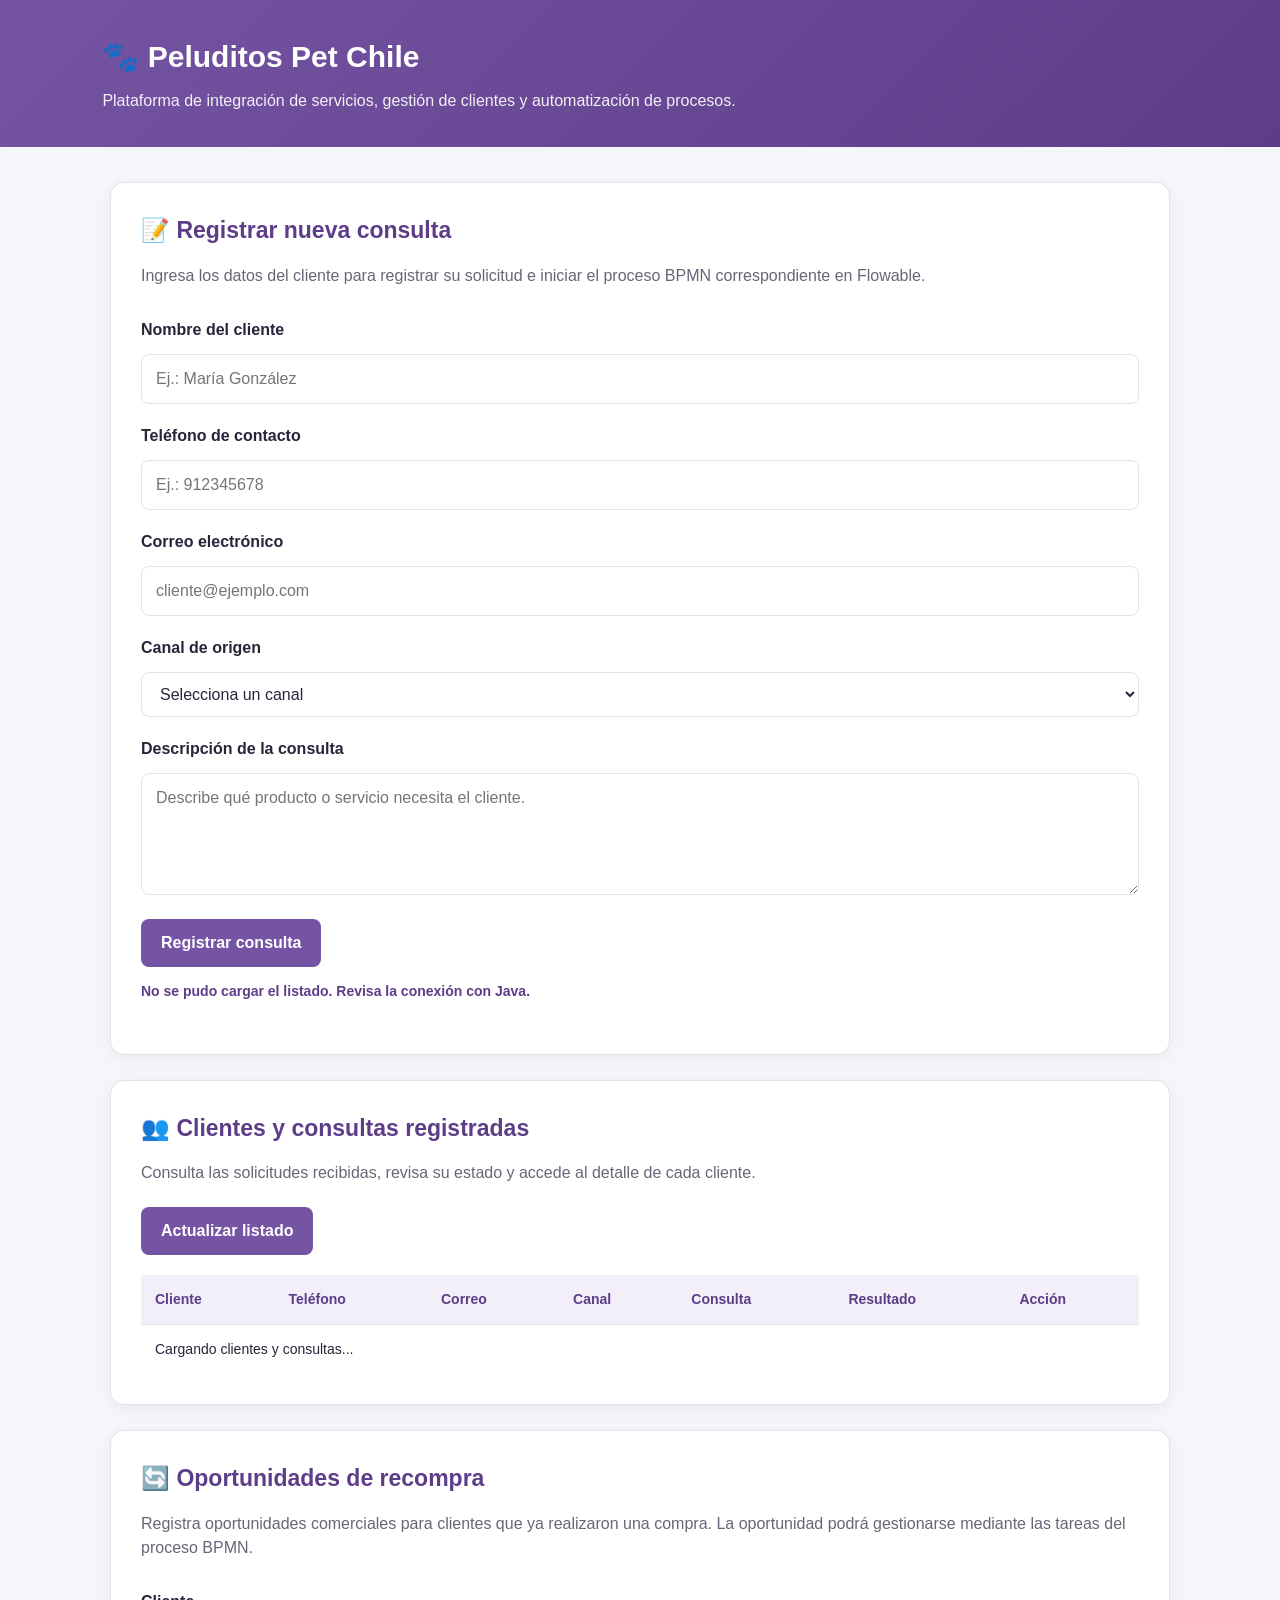
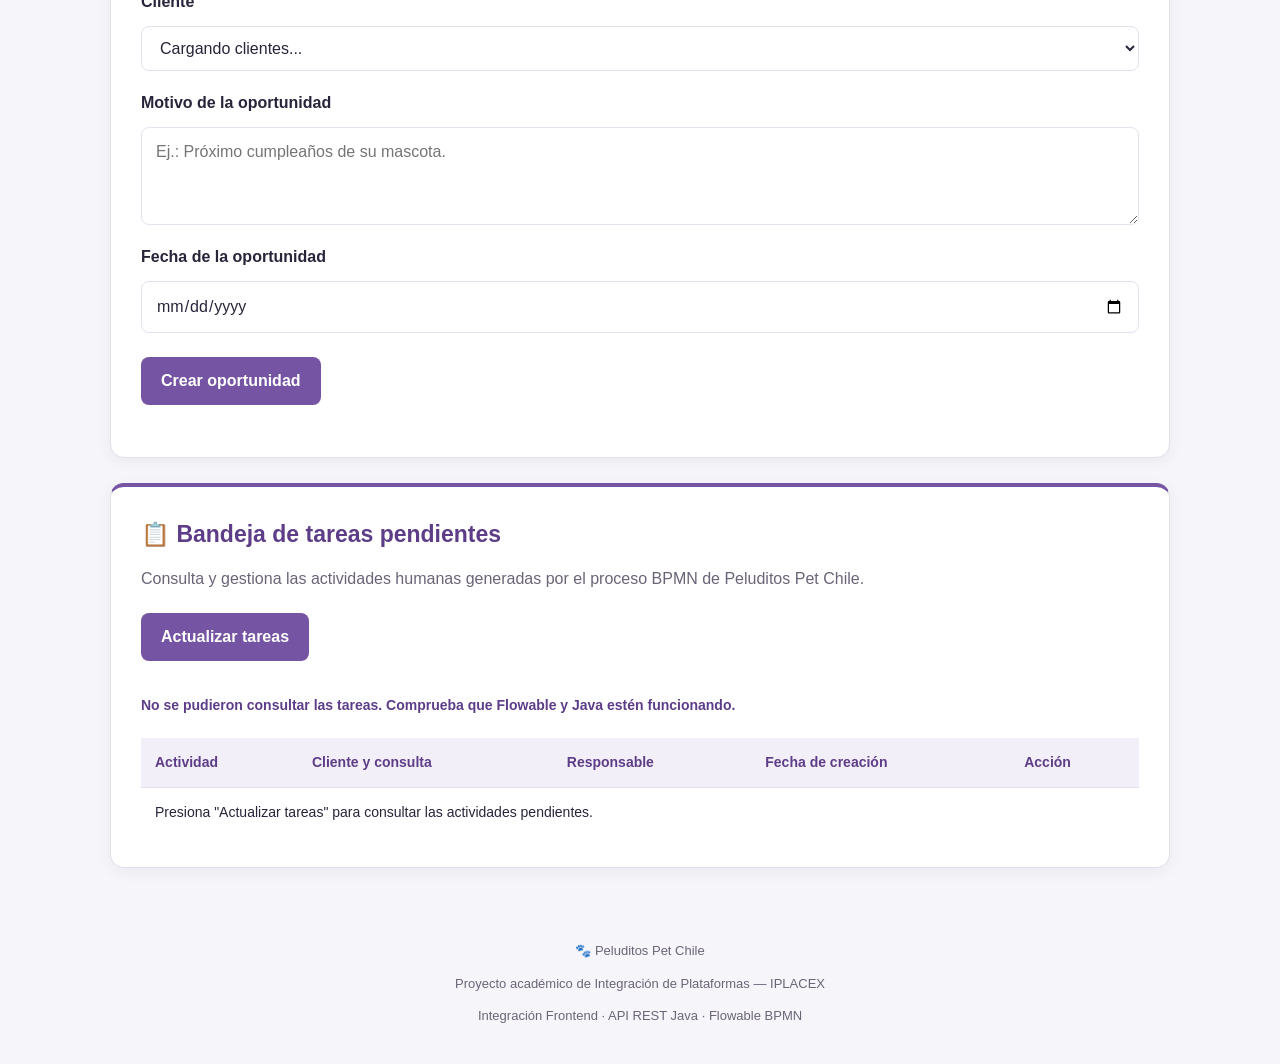
==== PeluditosPetChile_APP/Interfaz/index.html @ 79279703 "Feat: Se crea PeluditosPetChile_APP, aplicacion empaquetada en formato .bat, incluye README.md con i" ====
<!DOCTYPE html>
<html lang="es">
<head>
  <meta charset="UTF-8">

  <meta
    name="viewport"
    content="width=device-width, initial-scale=1.0"
  >

  <meta
    name="description"
    content="Plataforma de gestión de consultas, clientes, tareas BPMN y oportunidades de recompra de Peluditos Pet Chile."
  >

  <title>Peluditos Pet Chile | Gestión de Consultas</title>

  <link rel="stylesheet" href="styles.css">
</head>

<body>

  <!-- ============================================= -->
  <!-- ENCABEZADO -->
  <!-- ============================================= -->

  <header>
    <h1>🐾 Peluditos Pet Chile</h1>

    <p>
      Plataforma de integración de servicios,
      gestión de clientes y automatización de procesos.
    </p>
  </header>

  <main>

    <!-- ============================================= -->
    <!-- REGISTRO DE CONSULTAS -->
    <!-- ============================================= -->

    <section id="seccionRegistro">

      <h2>📝 Registrar nueva consulta</h2>

      <p>
        Ingresa los datos del cliente para registrar
        su solicitud e iniciar el proceso BPMN
        correspondiente en Flowable.
      </p>

      <form id="consultaForm">

        <label for="nombre">
          Nombre del cliente
        </label>

        <input
          type="text"
          id="nombre"
          name="nombre"
          placeholder="Ej.: María González"
          required
        >

        <label for="contacto">
          Teléfono de contacto
        </label>

        <input
          type="tel"
          id="contacto"
          name="contacto"
          placeholder="Ej.: 912345678"
          required
        >

        <label for="correo">
          Correo electrónico
        </label>

        <input
          type="email"
          id="correo"
          name="correo"
          placeholder="cliente@ejemplo.com"
          required
        >

        <label for="canal">
          Canal de origen
        </label>

        <select
          id="canal"
          name="canal"
          required
        >
          <option value="">
            Selecciona un canal
          </option>

          <option value="WhatsApp">
            WhatsApp
          </option>

          <option value="Instagram">
            Instagram
          </option>

          <option value="Facebook">
            Facebook
          </option>

          <option value="TikTok">
            TikTok
          </option>

          <option value="Sitio web">
            Sitio web
          </option>

          <option value="Otro">
            Otro
          </option>
        </select>

        <label for="descripcion">
          Descripción de la consulta
        </label>

        <textarea
          id="descripcion"
          name="descripcion"
          rows="4"
          placeholder="Describe qué producto o servicio necesita el cliente."
          required
        ></textarea>

        <button type="submit">
          Registrar consulta
        </button>

      </form>

      <p
        id="mensaje"
        role="status"
        aria-live="polite"
      ></p>

    </section>


    <!-- ============================================= -->
    <!-- LISTADO DE CLIENTES Y CONSULTAS -->
    <!-- ============================================= -->

    <section id="seccionClientes">

      <h2>👥 Clientes y consultas registradas</h2>

      <p>
        Consulta las solicitudes recibidas,
        revisa su estado y accede al detalle
        de cada cliente.
      </p>

      <button
        id="actualizar"
        type="button"
      >
        Actualizar listado
      </button>

      <div class="tabla-contenedor">

        <table>

          <thead>
            <tr>
              <th>Cliente</th>
              <th>Teléfono</th>
              <th>Correo</th>
              <th>Canal</th>
              <th>Consulta</th>
              <th>Resultado</th>
              <th>Acción</th>
            </tr>
          </thead>

          <tbody id="tablaConsultas">

            <tr>
              <td colspan="7">
                Cargando clientes y consultas...
              </td>
            </tr>

          </tbody>

        </table>

      </div>

    </section>


    <!-- ============================================= -->
    <!-- DETALLE Y GESTIÓN DEL CLIENTE -->
    <!-- ============================================= -->

    <section
      id="panelDetalleCliente"
      hidden
    >

      <button
        id="volverListado"
        type="button"
      >
        ← Volver al listado
      </button>

      <h2 id="detalleTitulo">
        Detalle del cliente
      </h2>

      <p id="detalleSubtitulo">
        Información y seguimiento del cliente.
      </p>


      <!-- INFORMACIÓN DE GESTIÓN -->

      <h3>📊 Información de gestión</h3>

      <div
        id="detalleGestion"
        class="detalle-gestion"
      ></div>


      <!-- EDICIÓN DEL CLIENTE -->

      <h3>✏️ Editar datos del cliente</h3>

      <form id="formEditarCliente">

        <label for="editNombre">
          Nombre del cliente
        </label>

        <input
          type="text"
          id="editNombre"
          name="nombreCliente"
          required
        >

        <label for="editTelefono">
          Teléfono
        </label>

        <input
          type="tel"
          id="editTelefono"
          name="telefono"
          required
        >

        <label for="editCorreo">
          Correo electrónico
        </label>

        <input
          type="email"
          id="editCorreo"
          name="correo"
          required
        >

        <label for="editCanal">
          Canal de origen
        </label>

        <select
          id="editCanal"
          name="canalOrigen"
          required
        >

          <option value="">
            Selecciona un canal
          </option>

          <option value="WhatsApp">
            WhatsApp
          </option>

          <option value="Instagram">
            Instagram
          </option>

          <option value="Facebook">
            Facebook
          </option>

          <option value="TikTok">
            TikTok
          </option>

          <option value="Sitio web">
            Sitio web
          </option>

          <option value="Otro">
            Otro
          </option>

        </select>

        <label for="editConsulta">
          Consulta
        </label>

        <textarea
          id="editConsulta"
          name="consulta"
          rows="4"
          required
        ></textarea>

        <label for="editResultado">
          Resultado de la gestión
        </label>

        <select
          id="editResultado"
          name="resultado"
        >

          <option value="">
            Sin resultado registrado
          </option>

          <option value="PENDIENTE">
            Pendiente
          </option>

          <option value="COMPRO">
            Compró
          </option>

          <option value="NO_COMPRO">
            No compró
          </option>

          <option value="CONVERTIDO">
            Convertido
          </option>

        </select>

        <button type="submit">
          Guardar cambios
        </button>

        <button
          id="eliminarCliente"
          type="button"
        >
          Eliminar cliente
        </button>

      </form>

      <p
        id="mensajeEdicion"
        role="status"
        aria-live="polite"
      ></p>


      <!-- ENVÍO DE CORREO -->

      <h3>📧 Enviar correo al cliente</h3>

      <form id="formEnviarCorreo">

        <label for="correoDestinatario">
          Destinatario
        </label>

        <input
          type="email"
          id="correoDestinatario"
          name="para"
          required
        >

        <label for="correoAsunto">
          Asunto
        </label>

        <input
          type="text"
          id="correoAsunto"
          name="asunto"
          required
        >

        <label for="correoCuerpo">
          Mensaje
        </label>

        <textarea
          id="correoCuerpo"
          name="mensaje"
          rows="6"
          placeholder="Escribe el mensaje para el cliente."
          required
        ></textarea>

        <label for="correoImagen">
          Adjuntar imagen (opcional)
        </label>

        <input
          type="file"
          id="correoImagen"
          name="imagen"
          accept="image/*"
        >

        <p id="infoImagenCorreo">
          Puedes adjuntar una imagen de hasta 3 MB.
        </p>

        <button type="submit">
          Enviar correo
        </button>

      </form>

      <p
        id="mensajeCorreo"
        role="status"
        aria-live="polite"
      ></p>


      <!-- HISTORIAL DE ACTIVIDAD -->

      <h3>🕒 Historial de actividad</h3>

      <ul id="listaActividad">
        <li>
          No hay actividades registradas.
        </li>
      </ul>

    </section>


    <!-- ============================================= -->
    <!-- OPORTUNIDADES DE RECOMPRA -->
    <!-- ============================================= -->

    <section id="seccionRecompra">

      <h2>🔄 Oportunidades de recompra</h2>

      <p>
        Registra oportunidades comerciales para
        clientes que ya realizaron una compra.
        La oportunidad podrá gestionarse mediante
        las tareas del proceso BPMN.
      </p>

      <form id="formRecompra">

        <label for="clienteRecompra">
          Cliente
        </label>

        <select
          id="clienteRecompra"
          name="clienteId"
          required
        >
          <option value="">
            Cargando clientes...
          </option>
        </select>

        <label for="motivoRecompra">
          Motivo de la oportunidad
        </label>

        <textarea
          id="motivoRecompra"
          name="motivo"
          rows="3"
          placeholder="Ej.: Próximo cumpleaños de su mascota."
          required
        ></textarea>

        <label for="fechaRecompra">
          Fecha de la oportunidad
        </label>

        <input
          type="date"
          id="fechaRecompra"
          name="fechaOportunidad"
          required
        >

        <button type="submit">
          Crear oportunidad
        </button>

      </form>

      <p
        id="mensajeRecompra"
        role="status"
        aria-live="polite"
      ></p>

    </section>


    <!-- ============================================= -->
    <!-- BANDEJA DE TAREAS FLOWABLE -->
    <!-- ============================================= -->

    <section id="seccionTareas">

      <h2>📋 Bandeja de tareas pendientes</h2>

      <p>
        Consulta y gestiona las actividades humanas
        generadas por el proceso BPMN de
        Peluditos Pet Chile.
      </p>

      <button
        id="actualizarTareas"
        type="button"
      >
        Actualizar tareas
      </button>

      <p
        id="mensajeTareas"
        role="status"
        aria-live="polite"
      >
        Las tareas todavía no se han cargado.
      </p>

      <div class="tabla-contenedor">

        <table id="tablaTareasPendientes">

          <thead>
            <tr>
              <th scope="col">Actividad</th>
              <th scope="col">Cliente y consulta</th>
              <th scope="col">Responsable</th>
              <th scope="col">Fecha de creación</th>
              <th scope="col">Acción</th>
            </tr>
          </thead>

          <tbody id="tablaTareas">

            <tr>
              <td colspan="5">
                Presiona "Actualizar tareas"
                para consultar las actividades pendientes.
              </td>
            </tr>

          </tbody>

        </table>

      </div>


      <!-- PANEL DE GESTIÓN DE TAREAS -->

      <div
        id="panelTarea"
        hidden
      >

        <h3 id="tituloTarea">
          Gestionar tarea
        </h3>

        <p id="descripcionTarea">
          Completa la información solicitada.
        </p>

        <form id="formTarea">

          <div id="camposTarea"></div>

          <button type="submit">
            Completar tarea
          </button>

          <button
            id="cancelarTarea"
            type="button"
          >
            Cancelar
          </button>

        </form>

        <p
          id="resultadoTarea"
          role="status"
          aria-live="polite"
        ></p>

      </div>

    </section>

  </main>


  <!-- ============================================= -->
  <!-- PIE DE PÁGINA -->
  <!-- ============================================= -->

  <footer>

    <p>
      🐾 Peluditos Pet Chile
    </p>

    <p>
      Proyecto académico de Integración de Plataformas
      — IPLACEX
    </p>

    <p>
      Integración Frontend · API REST Java · Flowable BPMN
    </p>

  </footer>


  <!-- ============================================= -->
  <!-- JAVASCRIPT -->
  <!-- ============================================= -->

  <!--
    Se agrega un parámetro de versión para evitar
    que el navegador utilice un app.js antiguo.
  -->

  <script
    src="app.js?v=3"
    defer
  ></script>

</body>
</html>
---- PeluditosPetChile_APP/Interfaz/styles.css ----
/* =========================================================
   PELUDITOS PET CHILE
   Hoja de estilos principal

   Proyecto: Integración de Plataformas
   Funcionalidades visuales:
   - Registro de consultas
   - Listado de clientes
   - Bandeja de tareas BPMN
   - Panel de gestión de tareas Flowable
   ========================================================= */

/* ---------------------------------------------------------
   1. COLORES Y VARIABLES GENERALES
   --------------------------------------------------------- */

:root {
  --primary: #7554a3;
  --primary-dark: #5d3d88;
  --primary-light: #f3eff8;

  --background: #f6f5fa;
  --surface: #ffffff;

  --text: #29243a;
  --text-secondary: #6b6477;

  --border: #e5e0ec;

  --success: #18794e;
  --error: #b42318;

  --shadow: 0 4px 16px rgba(0, 0, 0, 0.05);
}

/* ---------------------------------------------------------
   2. CONFIGURACIÓN GENERAL
   --------------------------------------------------------- */

* {
  box-sizing: border-box;
}

body {
  margin: 0;
  font-family: "Segoe UI", Arial, sans-serif;
  background: var(--background);
  color: var(--text);
  line-height: 1.5;
}

/* Evita que elementos ocultos aparezcan por estilos flex */
[hidden] {
  display: none !important;
}

/* ---------------------------------------------------------
   3. ENCABEZADO PRINCIPAL
   --------------------------------------------------------- */

header {
  background: linear-gradient(
    135deg,
    var(--primary),
    var(--primary-dark)
  );

  color: white;
  padding: 34px 8%;
}

header h1 {
  margin: 0;
  font-size: 30px;
  font-weight: 700;
}

header p {
  margin: 10px 0 0;
  opacity: 0.92;
}

/* ---------------------------------------------------------
   4. CONTENEDOR PRINCIPAL
   --------------------------------------------------------- */

main {
  max-width: 1100px;
  margin: 35px auto;
  padding: 0 20px;

  display: grid;
  gap: 25px;
}

/* ---------------------------------------------------------
   5. TARJETAS DE CADA SECCIÓN
   --------------------------------------------------------- */

section {
  background: var(--surface);
  padding: 30px;
  border-radius: 14px;
  border: 1px solid var(--border);
  box-shadow: var(--shadow);
  min-width: 0;
}

section h2 {
  margin-top: 0;
  margin-bottom: 12px;
  font-size: 23px;
  color: var(--primary-dark);
}

section > p {
  color: var(--text-secondary);
  margin-bottom: 22px;
}

/* ---------------------------------------------------------
   6. FORMULARIOS
   --------------------------------------------------------- */

form {
  display: flex;
  flex-direction: column;
  gap: 12px;
}

label {
  font-weight: 600;
  margin-top: 8px;
  color: var(--text);
}

input,
select,
textarea {
  width: 100%;
  padding: 12px 14px;
  border: 1px solid var(--border);
  border-radius: 8px;
  font: inherit;
  background: white;
  color: var(--text);
  transition: border-color 0.2s, box-shadow 0.2s;
}

textarea {
  resize: vertical;
  min-height: 90px;
}

input:focus,
select:focus,
textarea:focus {
  outline: none;
  border-color: var(--primary);
  box-shadow: 0 0 0 3px rgba(117, 84, 163, 0.15);
}

/* ---------------------------------------------------------
   7. BOTONES
   --------------------------------------------------------- */

button {
  background: var(--primary);
  color: white;
  border: none;
  padding: 12px 20px;
  border-radius: 8px;
  font: inherit;
  font-weight: 600;
  cursor: pointer;
  width: fit-content;

  transition:
    background-color 0.2s,
    transform 0.2s;
}

button:hover:not(:disabled) {
  background: var(--primary-dark);
  transform: translateY(-1px);
}

button:focus-visible {
  outline: 3px solid #b9a1d9;
  outline-offset: 3px;
}

button:disabled {
  opacity: 0.55;
  cursor: not-allowed;
}

form button {
  margin-top: 12px;
}

/* Botones de actualización */
#actualizar,
#actualizarTareas {
  margin-bottom: 20px;
}

/* ---------------------------------------------------------
   8. TABLAS DE CLIENTES Y TAREAS
   --------------------------------------------------------- */

table {
  width: 100%;
  border-collapse: collapse;
  text-align: left;
}

th,
td {
  padding: 14px;
  border-bottom: 1px solid var(--border);
  vertical-align: middle;
  overflow-wrap: anywhere;
}

th {
  background: var(--primary-light);
  color: var(--primary-dark);
  font-weight: 700;
  font-size: 14px;
}

td {
  font-size: 14px;
}

tbody tr:hover {
  background: #faf8fd;
}

tbody tr:last-child td {
  border-bottom: none;
}

/* Botones de gestión dentro de las tablas */
#tablaTareas button {
  padding: 9px 14px;
  font-size: 13px;
  white-space: nowrap;
}

/* ---------------------------------------------------------
   9. MENSAJES INFORMATIVOS
   --------------------------------------------------------- */

#mensaje,
#mensajeTareas,
#resultadoTarea {
  font-weight: 600;
  font-size: 14px;
  color: var(--primary-dark);
}

#mensaje:empty,
#mensajeTareas:empty,
#resultadoTarea:empty {
  display: none;
}

/* ---------------------------------------------------------
   10. BANDEJA DE TAREAS BPMN
   --------------------------------------------------------- */

#seccionTareas {
  border-top: 4px solid var(--primary);
}

#seccionTareas h2 {
  display: flex;
  align-items: center;
  gap: 10px;
}

/* ---------------------------------------------------------
   11. PANEL PARA GESTIONAR TAREAS
   --------------------------------------------------------- */

#panelTarea {
  margin-top: 28px;
  padding: 24px;

  border: 1px solid #d7c9e8;
  border-radius: 12px;
  background: #faf8fd;
}

#panelTarea h3 {
  margin-top: 0;
  margin-bottom: 10px;
  font-size: 20px;
  color: var(--primary-dark);
}

#descripcionTarea {
  color: var(--text-secondary);
  margin-bottom: 20px;
}

/* Contenedor de campos dinámicos */
#camposTarea {
  display: flex;
  flex-direction: column;
  gap: 10px;
}

/* Botón para cancelar una tarea */
#cancelarTarea {
  background: #e9e4ef;
  color: var(--text);
}

#cancelarTarea:hover:not(:disabled) {
  background: #dcd3e8;
}

/* ---------------------------------------------------------
   12. PIE DE PÁGINA
   --------------------------------------------------------- */

footer {
  text-align: center;
  padding: 25px 20px;
  color: var(--text-secondary);
  font-size: 13px;
}

/* ---------------------------------------------------------
   13. DISEÑO RESPONSIVO
   Adaptación a tablets y celulares.
   --------------------------------------------------------- */

@media (max-width: 650px) {
  header {
    padding: 24px;
  }

  header h1 {
    font-size: 25px;
  }

  main {
    margin: 20px auto;
    padding: 0 12px;
    gap: 18px;
  }

  section {
    padding: 18px;
    overflow-x: auto;
  }

  section h2 {
    font-size: 20px;
  }

  table {
    min-width: 480px;
  }

  #panelTarea {
    padding: 16px;
  }

  button {
    max-width: 100%;
  }
}

#seccionClientes {
  overflow-x: auto;
}

#seccionClientes table {
  min-width: 800px;
}


#tablaConsultas td:nth-child(2),
#tablaConsultas td:nth-child(3),
#tablaConsultas td:nth-child(4),
#tablaConsultas td:nth-child(6) {
  white-space: nowrap;
}

/* ---------------------------------------------------------
   14. FILAS CLICKEABLES, DETALLE, CORREO Y ACTIVIDAD
   --------------------------------------------------------- */

#tablaConsultas tr.fila-cliente {
  cursor: pointer;
}

.boton-accion-tabla,
.boton-secundario {
  padding: 8px 13px;
  font-size: 13px;
  white-space: nowrap;
}

.boton-secundario {
  background: #e9e4ef;
  color: var(--text);
  margin-bottom: 12px;
}

.boton-secundario:hover:not(:disabled) {
  background: #dcd3e8;
}

#panelDetalleCliente {
  border-top: 4px solid var(--primary);
}

.detalle-subtitulo,
.texto-ayuda {
  color: var(--text-secondary);
  font-size: 14px;
  margin-top: 4px;
}

.detalle-grid {
  display: grid;
  grid-template-columns: repeat(2, minmax(0, 1fr));
  gap: 20px;
  margin-top: 18px;
}

.subtarjeta {
  background: #faf8fd;
  border: 1px solid #d7c9e8;
  border-radius: 12px;
  padding: 20px;
}

.subtarjeta h3 {
  margin-top: 0;
  margin-bottom: 12px;
  font-size: 18px;
  color: var(--primary-dark);
}

.registro-actividad-box {
  margin-top: 20px;
}

.lista-actividad {
  list-style: none;
  margin: 12px 0 0;
  padding: 0;
  display: flex;
  flex-direction: column;
  gap: 10px;
}

.lista-actividad li {
  background: var(--surface);
  border: 1px solid var(--border);
  border-left: 4px solid var(--primary);
  border-radius: 8px;
  padding: 12px 14px;
  font-size: 14px;
}

.actividad-fecha {
  display: block;
  font-size: 12px;
  color: var(--text-secondary);
  margin-bottom: 4px;
}

.mensaje-estado {
  font-weight: 600;
  font-size: 14px;
  color: var(--primary-dark);
  margin-top: 10px;
}

.mensaje-estado:empty {
  display: none;
}

/* Chrome, Edge, Safari, Opera */
input[type="number"]::-webkit-outer-spin-button,
input[type="number"]::-webkit-inner-spin-button {
  -webkit-appearance: none;
  margin: 0;
}

/* Firefox */
input[type="number"] {
  -moz-appearance: textfield;
  appearance: textfield;
}

@media (max-width: 820px) {
  .detalle-grid {
    grid-template-columns: 1fr;
  }
}

/* ---------------------------------------------------------
   15. ZONA DE ELIMINACIÓN DE REGISTRO
   --------------------------------------------------------- */

.zona-peligro {
  margin-top: 24px;
  padding-top: 18px;
  border-top: 1px solid var(--border);
  display: flex;
  flex-direction: column;
  gap: 10px;
}

.boton-peligro {
  background: var(--error);
  color: white;
}

.boton-peligro:hover:not(:disabled) {
  background: #911c13;
}

/* ---------------------------------------------------------
   16. BLOQUE DE GESTIÓN Y SEGUIMIENTO BPMN EN DETALLE
   --------------------------------------------------------- */
.gestion-seguimiento-box {
  margin-bottom: 18px;
}

.gestion-grid {
  display: grid;
  grid-template-columns: repeat(auto-fit, minmax(210px, 1fr));
  gap: 12px;
  margin-top: 12px;
}

.detalle-item {
  background: #ffffff;
  border: 1px solid var(--border);
  border-radius: 10px;
  padding: 10px 14px;
  display: flex;
  flex-direction: column;
  gap: 4px;
}

.detalle-item-ancho {
  grid-column: 1 / -1;
}

.detalle-etiqueta {
  font-size: 0.78rem;
  font-weight: 700;
  text-transform: uppercase;
  letter-spacing: 0.03em;
  color: var(--muted);
}

.detalle-valor {
  font-size: 0.95rem;
  color: var(--text);
  word-break: break-word;
}
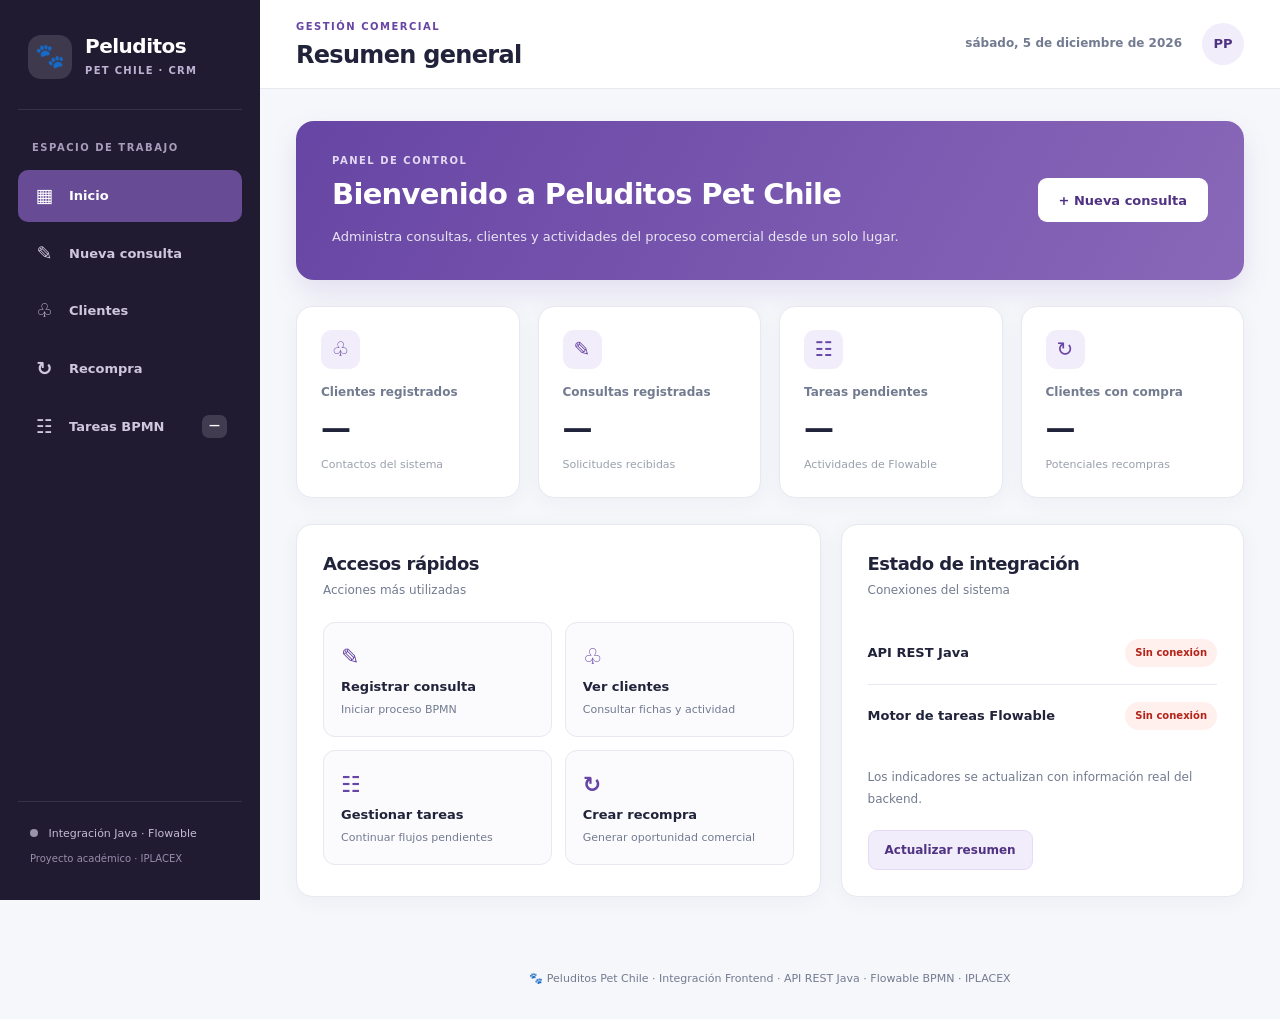
==== commit bc0e9ff9: "Prepara y verifica la instalacion final de Peluditos" ====
--- a/PeluditosPetChile_APP/Interfaz/index.html
+++ b/PeluditosPetChile_APP/Interfaz/index.html
@@ -1,677 +1,1266 @@
 
-<!DOCTYPE html>
+<!doctype html>
 <html lang="es">
+
 <head>
   <meta charset="UTF-8">
 
   <meta
     name="viewport"
-    content="width=device-width, initial-scale=1.0"
+    content="width=device-width, initial-scale=1"
   >
 
-  <meta
-    name="description"
-    content="Plataforma de gestión de consultas, clientes, tareas BPMN y oportunidades de recompra de Peluditos Pet Chile."
-  >
-
-  <title>Peluditos Pet Chile | Gestión de Consultas</title>
-
+  <meta name="theme-color" content="#6b4b94">
+
+  <title>
+    Peluditos Pet Chile | Gestión comercial
+  </title>
+
+  <!-- Estilos originales -->
   <link rel="stylesheet" href="styles.css">
+
+  <!-- Estilos del nuevo dashboard -->
+  <link rel="stylesheet" href="dashboard.css">
+
+  <!-- Funcionalidades JavaScript -->
+  <script src="app.js?v=20261120-2" defer></script>
 </head>
 
 <body>
 
-  <!-- ============================================= -->
-  <!-- ENCABEZADO -->
-  <!-- ============================================= -->
-
-  <header>
-    <h1>🐾 Peluditos Pet Chile</h1>
-
-    <p>
-      Plataforma de integración de servicios,
-      gestión de clientes y automatización de procesos.
-    </p>
-  </header>
-
-  <main>
-
-    <!-- ============================================= -->
-    <!-- REGISTRO DE CONSULTAS -->
-    <!-- ============================================= -->
-
-    <section id="seccionRegistro">
-
-      <h2>📝 Registrar nueva consulta</h2>
-
-      <p>
-        Ingresa los datos del cliente para registrar
-        su solicitud e iniciar el proceso BPMN
-        correspondiente en Flowable.
+  <div class="app-shell">
+
+    <!-- ==========================================
+         MENÚ LATERAL
+         ========================================== -->
+
+    <aside
+      class="app-sidebar"
+      id="barraLateral"
+      aria-label="Navegación principal"
+    >
+
+      <div class="brand">
+
+        <span
+          class="brand-mark"
+          aria-hidden="true"
+        >
+          🐾
+        </span>
+
+        <div>
+          <strong>Peluditos</strong>
+          <small>PET CHILE · CRM</small>
+        </div>
+
+      </div>
+
+      <p class="nav-caption">
+        ESPACIO DE TRABAJO
       </p>
 
-      <form id="consultaForm">
-
-        <label for="nombre">
-          Nombre del cliente
-        </label>
-
-        <input
-          type="text"
-          id="nombre"
-          name="nombre"
-          placeholder="Ej.: María González"
-          required
+      <nav class="app-nav" aria-label="Módulos">
+
+        <button
+          type="button"
+          class="nav-item active"
+          data-vista="inicio"
+          aria-current="page"
         >
-
-        <label for="contacto">
-          Teléfono de contacto
-        </label>
-
-        <input
-          type="tel"
-          id="contacto"
-          name="contacto"
-          placeholder="Ej.: 912345678"
-          required
+          <span>▦</span>
+          Inicio
+        </button>
+
+        <button
+          type="button"
+          class="nav-item"
+          data-vista="consultas"
         >
-
-        <label for="correo">
-          Correo electrónico
-        </label>
-
-        <input
-          type="email"
-          id="correo"
-          name="correo"
-          placeholder="cliente@ejemplo.com"
-          required
+          <span>✎</span>
+          Nueva consulta
+        </button>
+
+        <button
+          type="button"
+          class="nav-item"
+          data-vista="clientes"
         >
-
-        <label for="canal">
-          Canal de origen
-        </label>
-
-        <select
-          id="canal"
-          name="canal"
-          required
+          <span>♧</span>
+          Clientes
+        </button>
+
+        <button
+          type="button"
+          class="nav-item"
+          data-vista="recompra"
         >
-          <option value="">
-            Selecciona un canal
-          </option>
-
-          <option value="WhatsApp">
-            WhatsApp
-          </option>
-
-          <option value="Instagram">
-            Instagram
-          </option>
-
-          <option value="Facebook">
-            Facebook
-          </option>
-
-          <option value="TikTok">
-            TikTok
-          </option>
-
-          <option value="Sitio web">
-            Sitio web
-          </option>
-
-          <option value="Otro">
-            Otro
-          </option>
-        </select>
-
-        <label for="descripcion">
-          Descripción de la consulta
-        </label>
-
-        <textarea
-          id="descripcion"
-          name="descripcion"
-          rows="4"
-          placeholder="Describe qué producto o servicio necesita el cliente."
-          required
-        ></textarea>
-
-        <button type="submit">
-          Registrar consulta
+          <span>↻</span>
+          Recompra
         </button>
 
-      </form>
-
-      <p
-        id="mensaje"
-        role="status"
-        aria-live="polite"
-      ></p>
-
-    </section>
-
-
-    <!-- ============================================= -->
-    <!-- LISTADO DE CLIENTES Y CONSULTAS -->
-    <!-- ============================================= -->
-
-    <section id="seccionClientes">
-
-      <h2>👥 Clientes y consultas registradas</h2>
-
-      <p>
-        Consulta las solicitudes recibidas,
-        revisa su estado y accede al detalle
-        de cada cliente.
-      </p>
-
-      <button
-        id="actualizar"
-        type="button"
-      >
-        Actualizar listado
-      </button>
-
-      <div class="tabla-contenedor">
-
-        <table>
-
-          <thead>
-            <tr>
-              <th>Cliente</th>
-              <th>Teléfono</th>
-              <th>Correo</th>
-              <th>Canal</th>
-              <th>Consulta</th>
-              <th>Resultado</th>
-              <th>Acción</th>
-            </tr>
-          </thead>
-
-          <tbody id="tablaConsultas">
-
-            <tr>
-              <td colspan="7">
-                Cargando clientes y consultas...
-              </td>
-            </tr>
-
-          </tbody>
-
-        </table>
+        <button
+          type="button"
+          class="nav-item"
+          data-vista="tareas"
+        >
+          <span>☷</span>
+          Tareas BPMN
+
+          <span
+            class="nav-count"
+            id="navConteoTareas"
+          >
+            —
+          </span>
+        </button>
+
+      </nav>
+
+      <div class="sidebar-foot">
+
+        <span class="connection-dot"></span>
+
+        Integración Java · Flowable
+
+        <small>
+          Proyecto académico · IPLACEX
+        </small>
 
       </div>
 
-    </section>
-
-
-    <!-- ============================================= -->
-    <!-- DETALLE Y GESTIÓN DEL CLIENTE -->
-    <!-- ============================================= -->
-
-    <section
-      id="panelDetalleCliente"
-      hidden
-    >
-
-      <button
-        id="volverListado"
-        type="button"
-      >
-        ← Volver al listado
-      </button>
-
-      <h2 id="detalleTitulo">
-        Detalle del cliente
-      </h2>
-
-      <p id="detalleSubtitulo">
-        Información y seguimiento del cliente.
-      </p>
-
-
-      <!-- INFORMACIÓN DE GESTIÓN -->
-
-      <h3>📊 Información de gestión</h3>
-
-      <div
-        id="detalleGestion"
-        class="detalle-gestion"
-      ></div>
-
-
-      <!-- EDICIÓN DEL CLIENTE -->
-
-      <h3>✏️ Editar datos del cliente</h3>
-
-      <form id="formEditarCliente">
-
-        <label for="editNombre">
-          Nombre del cliente
-        </label>
-
-        <input
-          type="text"
-          id="editNombre"
-          name="nombreCliente"
-          required
+    </aside>
+
+
+    <!-- ==========================================
+         CONTENIDO PRINCIPAL
+         ========================================== -->
+
+    <div class="app-content">
+
+      <!-- ENCABEZADO SUPERIOR -->
+
+      <header class="app-topbar">
+
+        <div class="topbar-left">
+
+          <button
+            type="button"
+            id="abrirMenu"
+            class="menu-toggle"
+            aria-label="Abrir menú"
+            aria-expanded="false"
+          >
+            ☰
+          </button>
+
+          <div>
+
+            <p class="eyebrow">
+              GESTIÓN COMERCIAL
+            </p>
+
+            <h1 id="tituloVista">
+              Resumen general
+            </h1>
+
+          </div>
+
+        </div>
+
+        <div class="topbar-right">
+
+          <span
+            class="topbar-date"
+            id="fechaActual"
+          ></span>
+
+          <span
+            class="user-avatar"
+            aria-label="Usuario de demostración"
+          >
+            PP
+          </span>
+
+        </div>
+
+      </header>
+
+
+      <main id="contenidoPrincipal">
+
+
+        <!-- ======================================
+             VISTA 1: DASHBOARD
+             ====================================== -->
+
+        <div class="vista" id="vistaInicio">
+
+          <section class="welcome-card">
+
+            <div>
+
+              <p class="eyebrow">
+                PANEL DE CONTROL
+              </p>
+
+              <h2>
+                Bienvenido a Peluditos Pet Chile
+              </h2>
+
+              <p>
+                Administra consultas, clientes y
+                actividades del proceso comercial
+                desde un solo lugar.
+              </p>
+
+            </div>
+
+            <button
+              type="button"
+              class="primary-action"
+              data-vista="consultas"
+            >
+              + Nueva consulta
+            </button>
+
+          </section>
+
+
+          <!-- INDICADORES GENERALES -->
+
+          <div
+            class="stats-grid"
+            aria-label="Indicadores generales"
+          >
+
+            <article class="stat-card">
+
+              <span class="stat-icon">♧</span>
+
+              <p>Clientes registrados</p>
+
+              <strong id="kpiClientes">—</strong>
+
+              <small>
+                Contactos del sistema
+              </small>
+
+            </article>
+
+
+            <article class="stat-card">
+
+              <span class="stat-icon">✎</span>
+
+              <p>Consultas registradas</p>
+
+              <strong id="kpiConsultas">—</strong>
+
+              <small>
+                Solicitudes recibidas
+              </small>
+
+            </article>
+
+
+            <article class="stat-card">
+
+              <span class="stat-icon">☷</span>
+
+              <p>Tareas pendientes</p>
+
+              <strong id="kpiTareas">—</strong>
+
+              <small>
+                Actividades de Flowable
+              </small>
+
+            </article>
+
+
+            <article class="stat-card">
+
+              <span class="stat-icon">↻</span>
+
+              <p>Clientes con compra</p>
+
+              <strong id="kpiCompradores">—</strong>
+
+              <small>
+                Potenciales recompras
+              </small>
+
+            </article>
+
+          </div>
+
+
+          <!-- ACCESOS RÁPIDOS E INTEGRACIÓN -->
+
+          <div class="home-grid">
+
+            <section class="home-panel">
+
+              <div class="panel-heading">
+
+                <h2>Accesos rápidos</h2>
+
+                <p>
+                  Acciones más utilizadas
+                </p>
+
+              </div>
+
+              <div class="quick-actions">
+
+                <button
+                  type="button"
+                  data-vista="consultas"
+                >
+
+                  <span>✎</span>
+
+                  <strong>
+                    Registrar consulta
+                  </strong>
+
+                  <small>
+                    Iniciar proceso BPMN
+                  </small>
+
+                </button>
+
+
+                <button
+                  type="button"
+                  data-vista="clientes"
+                >
+
+                  <span>♧</span>
+
+                  <strong>
+                    Ver clientes
+                  </strong>
+
+                  <small>
+                    Consultar fichas y actividad
+                  </small>
+
+                </button>
+
+
+                <button
+                  type="button"
+                  data-vista="tareas"
+                >
+
+                  <span>☷</span>
+
+                  <strong>
+                    Gestionar tareas
+                  </strong>
+
+                  <small>
+                    Continuar flujos pendientes
+                  </small>
+
+                </button>
+
+
+                <button
+                  type="button"
+                  data-vista="recompra"
+                >
+
+                  <span>↻</span>
+
+                  <strong>
+                    Crear recompra
+                  </strong>
+
+                  <small>
+                    Generar oportunidad comercial
+                  </small>
+
+                </button>
+
+              </div>
+
+            </section>
+
+
+            <section class="home-panel">
+
+              <div class="panel-heading">
+
+                <h2>
+                  Estado de integración
+                </h2>
+
+                <p>
+                  Conexiones del sistema
+                </p>
+
+              </div>
+
+              <div class="integration-row">
+
+                <span>API REST Java</span>
+
+                <span
+                  id="estadoApi"
+                  class="status-pill"
+                >
+                  Sin comprobar
+                </span>
+
+              </div>
+
+
+              <div class="integration-row">
+
+                <span>
+                  Motor de tareas Flowable
+                </span>
+
+                <span
+                  id="estadoFlowable"
+                  class="status-pill"
+                >
+                  Sin comprobar
+                </span>
+
+              </div>
+
+
+              <p class="muted-note">
+                Los indicadores se actualizan
+                con información real del backend.
+              </p>
+
+              <button
+                type="button"
+                class="secondary-action"
+                id="actualizarDashboard"
+              >
+                Actualizar resumen
+              </button>
+
+            </section>
+
+          </div>
+
+        </div>
+
+
+        <!-- ======================================
+             VISTA 2: REGISTRAR CONSULTA
+             ====================================== -->
+
+        <div
+          class="vista"
+          id="vistaConsultas"
+          hidden
         >
 
-        <label for="editTelefono">
-          Teléfono
-        </label>
-
-        <input
-          type="tel"
-          id="editTelefono"
-          name="telefono"
-          required
+          <section
+            id="seccionRegistro"
+            class="module-card"
+          >
+
+            <div class="module-heading">
+
+              <div>
+
+                <p class="eyebrow">
+                  CAPTACIÓN DE CLIENTES
+                </p>
+
+                <h2>
+                  Registrar nueva consulta
+                </h2>
+
+                <p>
+                  Ingresa los datos del cliente
+                  para iniciar el proceso BPMN
+                  en Flowable.
+                </p>
+
+              </div>
+
+            </div>
+
+
+            <form id="consultaForm">
+
+              <div class="form-grid">
+
+                <div class="field">
+
+                  <label for="nombre">
+                    Nombre del cliente
+                  </label>
+
+                  <input
+                    id="nombre"
+                    name="nombre"
+                    type="text"
+                    placeholder="Ej.: María González"
+                    required
+                  >
+
+                </div>
+
+
+                <div class="field">
+
+                  <label for="contacto">
+                    Teléfono de contacto
+                  </label>
+
+                  <input
+                    id="contacto"
+                    name="contacto"
+                    type="tel"
+                    placeholder="Ej.: 912345678"
+                    required
+                  >
+
+                </div>
+
+
+                <div class="field">
+
+                  <label for="correo">
+                    Correo electrónico
+                  </label>
+
+                  <input
+                    id="correo"
+                    name="correo"
+                    type="email"
+                    pattern="[^\s@]+@[^\s@]+\.[^\s@]+"
+                    placeholder="cliente@ejemplo.com"
+                    required
+                  >
+
+                </div>
+
+
+                <div class="field">
+
+                  <label for="canal">
+                    Canal de origen
+                  </label>
+
+                  <select
+                    id="canal"
+                    name="canal"
+                    required
+                  >
+
+                    <option value="">
+                      Selecciona un canal
+                    </option>
+
+                    <option>WhatsApp</option>
+                    <option>Instagram</option>
+                    <option>Facebook</option>
+                    <option>TikTok</option>
+                    <option>Sitio web</option>
+                    <option>Otro</option>
+
+                  </select>
+
+                </div>
+
+
+                <div class="field full">
+
+                  <label for="descripcion">
+                    Descripción de la consulta
+                  </label>
+
+                  <textarea
+                    id="descripcion"
+                    name="descripcion"
+                    placeholder="Describe qué producto o servicio necesita el cliente."
+                    required
+                  ></textarea>
+
+                </div>
+
+              </div>
+
+
+              <button type="submit">
+                Registrar consulta
+              </button>
+
+              <p
+                id="mensaje"
+                class="mensaje-estado"
+                role="status"
+                aria-live="polite"
+              ></p>
+
+            </form>
+
+          </section>
+
+        </div>
+
+
+        <!-- ======================================
+             VISTA 3: CLIENTES
+             ====================================== -->
+
+        <div
+          class="vista"
+          id="vistaClientes"
+          hidden
         >
 
-        <label for="editCorreo">
-          Correo electrónico
-        </label>
-
-        <input
-          type="email"
-          id="editCorreo"
-          name="correo"
-          required
+          <!-- LISTADO DE CLIENTES -->
+
+          <section
+            id="seccionClientes"
+            class="module-card"
+          >
+
+            <div class="module-heading">
+
+              <div>
+
+                <p class="eyebrow">
+                  BASE DE CONTACTOS
+                </p>
+
+                <h2>
+                  Clientes y consultas registradas
+                </h2>
+
+                <p>
+                  Revisa las solicitudes recibidas
+                  y accede al detalle de cada cliente.
+                </p>
+
+              </div>
+
+              <button
+                id="actualizar"
+                type="button"
+                class="secondary-action"
+              >
+                ↻ Actualizar listado
+              </button>
+
+            </div>
+
+
+            <div class="table-scroll">
+
+              <table>
+
+                <thead>
+
+                  <tr>
+                    <th>Cliente</th>
+                    <th>Teléfono</th>
+                    <th>Correo</th>
+                    <th>Canal</th>
+                    <th>Consulta</th>
+                    <th>Resultado</th>
+                    <th>Acción</th>
+                  </tr>
+
+                </thead>
+
+                <tbody id="tablaConsultas">
+
+                  <tr>
+                    <td colspan="7">
+                      Cargando clientes...
+                    </td>
+                  </tr>
+
+                </tbody>
+
+              </table>
+
+            </div>
+
+          </section>
+
+
+          <!-- FICHA DEL CLIENTE -->
+
+          <section
+            id="panelDetalleCliente"
+            class="module-card"
+            hidden
+          >
+
+            <button
+              type="button"
+              id="volverListado"
+              class="boton-secundario"
+            >
+              ← Volver al listado
+            </button>
+
+
+            <div class="module-heading">
+
+              <div>
+
+                <p class="eyebrow">
+                  FICHA DEL CLIENTE
+                </p>
+
+                <h2 id="detalleTitulo">
+                  Detalle del cliente
+                </h2>
+
+                <p
+                  id="detalleSubtitulo"
+                  class="detalle-subtitulo"
+                ></p>
+
+              </div>
+
+            </div>
+
+
+            <!-- SEGUIMIENTO BPMN -->
+
+            <div
+              class="subtarjeta gestion-seguimiento-box"
+            >
+
+              <h3>
+                Gestión y seguimiento BPMN
+              </h3>
+
+              <div
+                id="detalleGestion"
+                class="gestion-grid"
+              ></div>
+
+            </div>
+
+
+            <div class="detalle-grid">
+
+              <!-- EDICIÓN DEL CLIENTE -->
+
+              <div class="subtarjeta">
+
+                <h3>
+                  Editar información
+                </h3>
+
+                <form id="formEditarCliente">
+
+                  <label for="editNombre">
+                    Nombre del cliente
+                  </label>
+
+                  <input
+                    id="editNombre"
+                    required
+                  >
+
+
+                  <label for="editTelefono">
+                    Teléfono
+                  </label>
+
+                  <input
+                    id="editTelefono"
+                    required
+                  >
+
+
+                  <label for="editCorreo">
+                    Correo
+                  </label>
+
+                  <input
+                    id="editCorreo"
+                    type="email"
+                    required
+                  >
+
+
+                  <label for="editCanal">
+                    Canal
+                  </label>
+
+                  <select
+                    id="editCanal"
+                    required
+                  >
+
+                    <option value="">
+                      Selecciona un canal
+                    </option>
+
+                    <option>WhatsApp</option>
+                    <option>Instagram</option>
+                    <option>Facebook</option>
+                    <option>TikTok</option>
+                    <option>Sitio web</option>
+                    <option>Otro</option>
+
+                    <option value="whatsapp">
+                      whatsapp
+                    </option>
+
+                    <option value="instagram">
+                      instagram
+                    </option>
+
+                    <option value="facebook">
+                      facebook
+                    </option>
+
+                  </select>
+
+
+                  <label for="editConsulta">
+                    Consulta
+                  </label>
+
+                  <textarea
+                    id="editConsulta"
+                    required
+                  ></textarea>
+
+
+                  <label for="editResultado">
+                    Resultado
+                  </label>
+
+                  <select id="editResultado">
+
+                    <option value="">
+                      Sin resultado
+                    </option>
+
+                    <option value="PENDIENTE">
+                      Pendiente
+                    </option>
+
+                    <option value="COMPRO">
+                      Compró
+                    </option>
+
+                    <option value="NO_COMPRO">
+                      No compró
+                    </option>
+
+                    <option value="CONVERTIDO">
+                      Convertido
+                    </option>
+
+                  </select>
+
+
+                  <button type="submit">
+                    Guardar cambios
+                  </button>
+
+                  <p
+                    id="mensajeEdicion"
+                    class="mensaje-estado"
+                    role="status"
+                  ></p>
+
+                </form>
+
+              </div>
+
+
+              <!-- ENVÍO DE CORREOS -->
+
+              <div class="subtarjeta">
+
+                <h3>
+                  Enviar correo al cliente
+                </h3>
+
+                <form id="formEnviarCorreo">
+
+                  <label for="correoDestinatario">
+                    Destinatario
+                  </label>
+
+                  <input
+                    id="correoDestinatario"
+                    type="email"
+                    required
+                  >
+
+
+                  <label for="correoAsunto">
+                    Asunto
+                  </label>
+
+                  <input
+                    id="correoAsunto"
+                    required
+                  >
+
+
+                  <label for="correoCuerpo">
+                    Mensaje
+                  </label>
+
+                  <textarea
+                    id="correoCuerpo"
+                    required
+                  ></textarea>
+
+
+                  <label for="correoImagen">
+                    Adjuntar imagen (opcional)
+                  </label>
+
+                  <input
+                    id="correoImagen"
+                    type="file"
+                    accept="image/*"
+                  >
+
+                  <p
+                    id="infoImagenCorreo"
+                    class="texto-ayuda"
+                  ></p>
+
+
+                  <button type="submit">
+                    Enviar correo
+                  </button>
+
+                  <p
+                    id="mensajeCorreo"
+                    class="mensaje-estado"
+                    role="status"
+                  ></p>
+
+                </form>
+
+              </div>
+
+            </div>
+
+
+            <!-- HISTORIAL DE ACTIVIDAD -->
+
+            <div
+              class="subtarjeta registro-actividad-box"
+            >
+
+              <h3>
+                Historial de actividad
+              </h3>
+
+              <ul
+                id="listaActividad"
+                class="lista-actividad"
+              ></ul>
+
+            </div>
+
+
+            <!-- ELIMINAR CLIENTE -->
+
+            <div class="zona-peligro">
+
+              <h3>
+                Eliminar registro
+              </h3>
+
+              <p>
+                Esta acción es permanente.
+              </p>
+
+              <button
+                type="button"
+                id="eliminarCliente"
+                class="boton-peligro"
+              >
+                Eliminar cliente
+              </button>
+
+            </div>
+
+          </section>
+
+        </div>
+
+
+        <!-- ======================================
+             VISTA 4: RECOMPRA
+             ====================================== -->
+
+        <div
+          class="vista"
+          id="vistaRecompra"
+          hidden
         >
 
-        <label for="editCanal">
-          Canal de origen
-        </label>
-
-        <select
-          id="editCanal"
-          name="canalOrigen"
-          required
+          <section class="module-card">
+
+            <div class="module-heading">
+
+              <div>
+
+                <p class="eyebrow">
+                  FIDELIZACIÓN
+                </p>
+
+                <h2>
+                  Oportunidades de recompra
+                </h2>
+
+                <p>
+                  Registra oportunidades comerciales
+                  para clientes que ya realizaron
+                  una compra.
+                </p>
+
+              </div>
+
+            </div>
+
+
+            <form id="formRecompra">
+
+              <label for="clienteRecompra">
+                Cliente
+              </label>
+
+              <select
+                id="clienteRecompra"
+                name="clienteId"
+                required
+              >
+
+                <option value="">
+                  Cargando clientes...
+                </option>
+
+              </select>
+
+
+              <label for="motivoRecompra">
+                Motivo de la oportunidad
+              </label>
+
+              <textarea
+                id="motivoRecompra"
+                name="motivo"
+                placeholder="Ej.: Próximo cumpleaños de su mascota."
+                required
+              ></textarea>
+
+
+              <label for="fechaRecompra">
+                Fecha de la oportunidad
+              </label>
+
+              <input
+                id="fechaRecompra"
+                name="fechaOportunidad"
+                type="date"
+                required
+              >
+
+
+              <button type="submit">
+                Crear oportunidad
+              </button>
+
+              <p
+                id="mensajeRecompra"
+                class="mensaje-estado"
+                role="status"
+              ></p>
+
+            </form>
+
+          </section>
+
+        </div>
+
+
+        <!-- ======================================
+             VISTA 5: TAREAS BPMN
+             ====================================== -->
+
+        <div
+          class="vista"
+          id="vistaTareas"
+          hidden
         >
 
-          <option value="">
-            Selecciona un canal
-          </option>
-
-          <option value="WhatsApp">
-            WhatsApp
-          </option>
-
-          <option value="Instagram">
-            Instagram
-          </option>
-
-          <option value="Facebook">
-            Facebook
-          </option>
-
-          <option value="TikTok">
-            TikTok
-          </option>
-
-          <option value="Sitio web">
-            Sitio web
-          </option>
-
-          <option value="Otro">
-            Otro
-          </option>
-
-        </select>
-
-        <label for="editConsulta">
-          Consulta
-        </label>
-
-        <textarea
-          id="editConsulta"
-          name="consulta"
-          rows="4"
-          required
-        ></textarea>
-
-        <label for="editResultado">
-          Resultado de la gestión
-        </label>
-
-        <select
-          id="editResultado"
-          name="resultado"
-        >
-
-          <option value="">
-            Sin resultado registrado
-          </option>
-
-          <option value="PENDIENTE">
-            Pendiente
-          </option>
-
-          <option value="COMPRO">
-            Compró
-          </option>
-
-          <option value="NO_COMPRO">
-            No compró
-          </option>
-
-          <option value="CONVERTIDO">
-            Convertido
-          </option>
-
-        </select>
-
-        <button type="submit">
-          Guardar cambios
-        </button>
-
-        <button
-          id="eliminarCliente"
-          type="button"
-        >
-          Eliminar cliente
-        </button>
-
-      </form>
-
-      <p
-        id="mensajeEdicion"
-        role="status"
-        aria-live="polite"
-      ></p>
-
-
-      <!-- ENVÍO DE CORREO -->
-
-      <h3>📧 Enviar correo al cliente</h3>
-
-      <form id="formEnviarCorreo">
-
-        <label for="correoDestinatario">
-          Destinatario
-        </label>
-
-        <input
-          type="email"
-          id="correoDestinatario"
-          name="para"
-          required
-        >
-
-        <label for="correoAsunto">
-          Asunto
-        </label>
-
-        <input
-          type="text"
-          id="correoAsunto"
-          name="asunto"
-          required
-        >
-
-        <label for="correoCuerpo">
-          Mensaje
-        </label>
-
-        <textarea
-          id="correoCuerpo"
-          name="mensaje"
-          rows="6"
-          placeholder="Escribe el mensaje para el cliente."
-          required
-        ></textarea>
-
-        <label for="correoImagen">
-          Adjuntar imagen (opcional)
-        </label>
-
-        <input
-          type="file"
-          id="correoImagen"
-          name="imagen"
-          accept="image/*"
-        >
-
-        <p id="infoImagenCorreo">
-          Puedes adjuntar una imagen de hasta 3 MB.
-        </p>
-
-        <button type="submit">
-          Enviar correo
-        </button>
-
-      </form>
-
-      <p
-        id="mensajeCorreo"
-        role="status"
-        aria-live="polite"
-      ></p>
-
-
-      <!-- HISTORIAL DE ACTIVIDAD -->
-
-      <h3>🕒 Historial de actividad</h3>
-
-      <ul id="listaActividad">
-        <li>
-          No hay actividades registradas.
-        </li>
-      </ul>
-
-    </section>
-
-
-    <!-- ============================================= -->
-    <!-- OPORTUNIDADES DE RECOMPRA -->
-    <!-- ============================================= -->
-
-    <section id="seccionRecompra">
-
-      <h2>🔄 Oportunidades de recompra</h2>
-
-      <p>
-        Registra oportunidades comerciales para
-        clientes que ya realizaron una compra.
-        La oportunidad podrá gestionarse mediante
-        las tareas del proceso BPMN.
-      </p>
-
-      <form id="formRecompra">
-
-        <label for="clienteRecompra">
-          Cliente
-        </label>
-
-        <select
-          id="clienteRecompra"
-          name="clienteId"
-          required
-        >
-          <option value="">
-            Cargando clientes...
-          </option>
-        </select>
-
-        <label for="motivoRecompra">
-          Motivo de la oportunidad
-        </label>
-
-        <textarea
-          id="motivoRecompra"
-          name="motivo"
-          rows="3"
-          placeholder="Ej.: Próximo cumpleaños de su mascota."
-          required
-        ></textarea>
-
-        <label for="fechaRecompra">
-          Fecha de la oportunidad
-        </label>
-
-        <input
-          type="date"
-          id="fechaRecompra"
-          name="fechaOportunidad"
-          required
-        >
-
-        <button type="submit">
-          Crear oportunidad
-        </button>
-
-      </form>
-
-      <p
-        id="mensajeRecompra"
-        role="status"
-        aria-live="polite"
-      ></p>
-
-    </section>
-
-
-    <!-- ============================================= -->
-    <!-- BANDEJA DE TAREAS FLOWABLE -->
-    <!-- ============================================= -->
-
-    <section id="seccionTareas">
-
-      <h2>📋 Bandeja de tareas pendientes</h2>
-
-      <p>
-        Consulta y gestiona las actividades humanas
-        generadas por el proceso BPMN de
-        Peluditos Pet Chile.
-      </p>
-
-      <button
-        id="actualizarTareas"
-        type="button"
-      >
-        Actualizar tareas
-      </button>
-
-      <p
-        id="mensajeTareas"
-        role="status"
-        aria-live="polite"
-      >
-        Las tareas todavía no se han cargado.
-      </p>
-
-      <div class="tabla-contenedor">
-
-        <table id="tablaTareasPendientes">
-
-          <thead>
-            <tr>
-              <th scope="col">Actividad</th>
-              <th scope="col">Cliente y consulta</th>
-              <th scope="col">Responsable</th>
-              <th scope="col">Fecha de creación</th>
-              <th scope="col">Acción</th>
-            </tr>
-          </thead>
-
-          <tbody id="tablaTareas">
-
-            <tr>
-              <td colspan="5">
-                Presiona "Actualizar tareas"
-                para consultar las actividades pendientes.
-              </td>
-            </tr>
-
-          </tbody>
-
-        </table>
-
-      </div>
-
-
-      <!-- PANEL DE GESTIÓN DE TAREAS -->
-
-      <div
-        id="panelTarea"
-        hidden
-      >
-
-        <h3 id="tituloTarea">
-          Gestionar tarea
-        </h3>
-
-        <p id="descripcionTarea">
-          Completa la información solicitada.
-        </p>
-
-        <form id="formTarea">
-
-          <div id="camposTarea"></div>
-
-          <button type="submit">
-            Completar tarea
-          </button>
-
-          <button
-            id="cancelarTarea"
-            type="button"
+          <section
+            id="seccionTareas"
+            class="module-card"
           >
-            Cancelar
-          </button>
-
-        </form>
-
-        <p
-          id="resultadoTarea"
-          role="status"
-          aria-live="polite"
-        ></p>
-
-      </div>
-
-    </section>
-
-  </main>
-
-
-  <!-- ============================================= -->
-  <!-- PIE DE PÁGINA -->
-  <!-- ============================================= -->
-
-  <footer>
-
-    <p>
-      🐾 Peluditos Pet Chile
-    </p>
-
-    <p>
-      Proyecto académico de Integración de Plataformas
-      — IPLACEX
-    </p>
-
-    <p>
-      Integración Frontend · API REST Java · Flowable BPMN
-    </p>
-
-  </footer>
-
-
-  <!-- ============================================= -->
-  <!-- JAVASCRIPT -->
-  <!-- ============================================= -->
-
-  <!--
-    Se agrega un parámetro de versión para evitar
-    que el navegador utilice un app.js antiguo.
-  -->
-
-  <script
-    src="app.js?v=3"
-    defer
-  ></script>
+
+            <div class="module-heading">
+
+              <div>
+
+                <p class="eyebrow">
+                  AUTOMATIZACIÓN DE PROCESOS
+                </p>
+
+                <h2>
+                  Bandeja de tareas pendientes
+                </h2>
+
+                <p>
+                  Gestiona las actividades humanas
+                  generadas por el proceso BPMN.
+                </p>
+
+              </div>
+
+              <button
+                id="actualizarTareas"
+                type="button"
+                class="secondary-action"
+              >
+                ↻ Actualizar tareas
+              </button>
+
+            </div>
+
+
+            <p
+              id="mensajeTareas"
+              role="status"
+              aria-live="polite"
+            >
+              Las tareas todavía no se han cargado.
+            </p>
+
+
+            <!-- TABLA DE TAREAS -->
+
+            <div class="table-scroll">
+
+              <table>
+
+                <thead>
+
+                  <tr>
+                    <th>Actividad</th>
+                    <th>Cliente y consulta</th>
+                    <th>Responsable</th>
+                    <th>Fecha de creación</th>
+                    <th>Acción</th>
+                  </tr>
+
+                </thead>
+
+                <tbody id="tablaTareas">
+
+                  <tr>
+                    <td colspan="5">
+                      Cargando tareas...
+                    </td>
+                  </tr>
+
+                </tbody>
+
+              </table>
+
+            </div>
+
+
+            <!-- PANEL PARA GESTIONAR TAREAS -->
+
+            <div id="panelTarea" hidden>
+
+              <h3 id="tituloTarea">
+                Gestionar tarea
+              </h3>
+
+              <p id="descripcionTarea">
+                Completa la información solicitada.
+              </p>
+
+
+              <form id="formTarea">
+
+                <div id="camposTarea"></div>
+
+                <div class="form-actions">
+
+                  <button type="submit">
+                    Completar tarea
+                  </button>
+
+                  <button
+                    id="cancelarTarea"
+                    type="button"
+                    class="boton-secundario"
+                  >
+                    Cancelar
+                  </button>
+
+                </div>
+
+              </form>
+
+
+              <p
+                id="resultadoTarea"
+                role="status"
+                aria-live="polite"
+              ></p>
+
+            </div>
+
+          </section>
+
+        </div>
+
+
+      </main>
+
+
+      <!-- ======================================
+           PIE DE PÁGINA
+           ====================================== -->
+
+      <footer>
+        🐾 Peluditos Pet Chile ·
+        Integración Frontend ·
+        API REST Java ·
+        Flowable BPMN ·
+        IPLACEX
+      </footer>
+
+    </div>
+
+  </div>
+
+
+  <!-- FONDO PARA MENÚ MÓVIL -->
+
+  <div
+    class="mobile-overlay"
+    id="mobileOverlay"
+    hidden
+  ></div>
 
 </body>
+
 </html>
--- a/PeluditosPetChile_APP/Interfaz/styles.css
+++ b/PeluditosPetChile_APP/Interfaz/styles.css
@@ -1,193 +1,448 @@
 
 /* =========================================================
    PELUDITOS PET CHILE
-   Hoja de estilos principal
-
-   Proyecto: Integración de Plataformas
-   Funcionalidades visuales:
-   - Registro de consultas
-   - Listado de clientes
-   - Bandeja de tareas BPMN
-   - Panel de gestión de tareas Flowable
-   ========================================================= */
-
-/* ---------------------------------------------------------
-   1. COLORES Y VARIABLES GENERALES
-   --------------------------------------------------------- */
+   CRM - Sistema de gestión comercial
+
+   Diseño moderno y responsivo
+   Integración de Plataformas - IPLACEX
+
+   Compatible con:
+   - index.html existente
+   - app.js existente
+   - Backend Java
+   - Flowable BPMN
+   ========================================================= */
+
+
+/* =========================================================
+   1. VARIABLES Y PALETA DE COLORES
+   ========================================================= */
 
 :root {
-  --primary: #7554a3;
-  --primary-dark: #5d3d88;
-  --primary-light: #f3eff8;
-
-  --background: #f6f5fa;
+
+  /* Marca */
+  --primary: #6745a4;
+  --primary-dark: #503283;
+  --primary-hover: #593993;
+  --primary-light: #f2edfa;
+  --primary-soft: #faf7ff;
+
+  /* Fondos */
+  --background: #f6f7fb;
   --surface: #ffffff;
-
-  --text: #29243a;
-  --text-secondary: #6b6477;
-
-  --border: #e5e0ec;
-
-  --success: #18794e;
+  --surface-secondary: #fafbfe;
+
+  /* Textos */
+  --text: #20233a;
+  --text-secondary: #687087;
+  --muted: #8c93a5;
+
+  /* Bordes */
+  --border: #e7e8f0;
+  --border-strong: #d9dbe7;
+
+  /* Estados */
+  --success: #198764;
+  --success-bg: #e8f7f0;
+
+  --warning: #b7791f;
+  --warning-bg: #fff6e5;
+
   --error: #b42318;
-
-  --shadow: 0 4px 16px rgba(0, 0, 0, 0.05);
-}
-
-/* ---------------------------------------------------------
-   2. CONFIGURACIÓN GENERAL
-   --------------------------------------------------------- */
-
-* {
+  --error-bg: #fff0ee;
+
+  --info: #326ac0;
+  --info-bg: #ebf3ff;
+
+  /* Sombras */
+  --shadow:
+    0 3px 16px rgba(31, 35, 64, 0.035);
+
+  --shadow-hover:
+    0 12px 32px rgba(31, 35, 64, 0.08);
+
+  /* Bordes redondeados */
+  --radius-sm: 8px;
+  --radius-md: 12px;
+  --radius-lg: 18px;
+  --radius-xl: 22px;
+
+  /* Animaciones */
+  --transition: 0.2s ease;
+
+}
+
+
+/* =========================================================
+   2. RESET Y CONFIGURACIÓN GENERAL
+   ========================================================= */
+
+*,
+*::before,
+*::after {
   box-sizing: border-box;
+}
+
+html {
+  scroll-behavior: smooth;
 }
 
 body {
   margin: 0;
-  font-family: "Segoe UI", Arial, sans-serif;
+
+  font-family:
+    "Segoe UI",
+    Inter,
+    system-ui,
+    -apple-system,
+    BlinkMacSystemFont,
+    sans-serif;
+
   background: var(--background);
   color: var(--text);
-  line-height: 1.5;
-}
-
-/* Evita que elementos ocultos aparezcan por estilos flex */
+
+  line-height: 1.6;
+
+  -webkit-font-smoothing: antialiased;
+}
+
 [hidden] {
   display: none !important;
 }
 
-/* ---------------------------------------------------------
+button,
+input,
+select,
+textarea {
+  font: inherit;
+}
+
+button,
+a,
+input,
+select,
+textarea {
+  -webkit-tap-highlight-color: transparent;
+}
+
+::selection {
+  background: #dcd0f3;
+  color: var(--primary-dark);
+}
+
+
+/* =========================================================
    3. ENCABEZADO PRINCIPAL
-   --------------------------------------------------------- */
+   ========================================================= */
 
 header {
-  background: linear-gradient(
-    135deg,
-    var(--primary),
-    var(--primary-dark)
+  position: relative;
+
+  background:
+    linear-gradient(
+      120deg,
+      #6745a4 0%,
+      #7553af 55%,
+      #8b6bc1 100%
+    );
+
+  color: #ffffff;
+
+  padding: 34px max(
+    30px,
+    calc((100vw - 1400px) / 2)
   );
 
-  color: white;
-  padding: 34px 8%;
+  overflow: hidden;
+}
+
+header::after {
+  content: "";
+
+  position: absolute;
+
+  width: 320px;
+  height: 320px;
+
+  top: -180px;
+  right: -70px;
+
+  border-radius: 50%;
+
+  background: rgba(255, 255, 255, 0.055);
+
+  pointer-events: none;
 }
 
 header h1 {
+  position: relative;
+  z-index: 1;
+
   margin: 0;
-  font-size: 30px;
+
+  font-size: clamp(26px, 3vw, 34px);
+  font-weight: 750;
+
+  letter-spacing: -0.8px;
+  line-height: 1.25;
+}
+
+header p {
+  position: relative;
+  z-index: 1;
+
+  margin: 10px 0 0;
+
+  max-width: 750px;
+
+  color: rgba(255, 255, 255, 0.88);
+
+  font-size: 15px;
+  line-height: 1.7;
+}
+
+
+/* =========================================================
+   4. CONTENEDOR PRINCIPAL
+   ========================================================= */
+
+main {
+  width: 100%;
+  max-width: 1440px;
+
+  margin: 32px auto 60px;
+  padding: 0 24px;
+
+  display: grid;
+  grid-template-columns: minmax(0, 1fr);
+
+  gap: 24px;
+}
+
+
+/* =========================================================
+   5. TARJETAS Y SECCIONES
+   ========================================================= */
+
+section {
+  min-width: 0;
+
+  padding: 32px 36px;
+
+  background: var(--surface);
+
+  border: 1px solid var(--border);
+  border-radius: var(--radius-lg);
+
+  box-shadow: var(--shadow);
+
+  transition:
+    box-shadow var(--transition),
+    border-color var(--transition);
+}
+
+section:hover {
+  box-shadow: var(--shadow-hover);
+}
+
+section h2 {
+  display: flex;
+  align-items: center;
+  gap: 10px;
+
+  margin: 0 0 12px;
+
+  color: var(--text);
+
+  font-size: clamp(20px, 2vw, 24px);
+  font-weight: 750;
+
+  letter-spacing: -0.5px;
+  line-height: 1.4;
+}
+
+section h3 {
+  margin: 28px 0 14px;
+
+  font-size: 18px;
   font-weight: 700;
-}
-
-header p {
-  margin: 10px 0 0;
-  opacity: 0.92;
-}
-
-/* ---------------------------------------------------------
-   4. CONTENEDOR PRINCIPAL
-   --------------------------------------------------------- */
-
-main {
-  max-width: 1100px;
-  margin: 35px auto;
-  padding: 0 20px;
-
-  display: grid;
-  gap: 25px;
-}
-
-/* ---------------------------------------------------------
-   5. TARJETAS DE CADA SECCIÓN
-   --------------------------------------------------------- */
-
-section {
-  background: var(--surface);
-  padding: 30px;
-  border-radius: 14px;
-  border: 1px solid var(--border);
-  box-shadow: var(--shadow);
-  min-width: 0;
-}
-
-section h2 {
-  margin-top: 0;
-  margin-bottom: 12px;
-  font-size: 23px;
-  color: var(--primary-dark);
+
+  color: var(--text);
 }
 
 section > p {
+  margin: 0 0 24px;
+
   color: var(--text-secondary);
-  margin-bottom: 22px;
-}
-
-/* ---------------------------------------------------------
+
+  font-size: 14px;
+  line-height: 1.75;
+}
+
+
+/* =========================================================
    6. FORMULARIOS
-   --------------------------------------------------------- */
+   ========================================================= */
 
 form {
   display: flex;
   flex-direction: column;
-  gap: 12px;
+
+  gap: 10px;
 }
 
 label {
-  font-weight: 600;
+  display: block;
+
   margin-top: 8px;
+  margin-bottom: 0;
+
+  font-size: 13px;
+  font-weight: 650;
+
   color: var(--text);
 }
 
 input,
 select,
 textarea {
+  display: block;
+
   width: 100%;
-  padding: 12px 14px;
-  border: 1px solid var(--border);
-  border-radius: 8px;
-  font: inherit;
-  background: white;
+  min-width: 0;
+
+  padding: 12px 15px;
+
+  background: var(--surface);
+
+  border: 1px solid var(--border-strong);
+  border-radius: var(--radius-sm);
+
   color: var(--text);
-  transition: border-color 0.2s, box-shadow 0.2s;
+
+  font-size: 14px;
+  line-height: 1.5;
+
+  transition:
+    border-color var(--transition),
+    box-shadow var(--transition),
+    background-color var(--transition);
+}
+
+input,
+select {
+  min-height: 46px;
 }
 
 textarea {
+  min-height: 110px;
   resize: vertical;
-  min-height: 90px;
+}
+
+input::placeholder,
+textarea::placeholder {
+  color: #9aa0ae;
+}
+
+input:hover:not(:disabled),
+select:hover:not(:disabled),
+textarea:hover:not(:disabled) {
+  border-color: #b8aacd;
 }
 
 input:focus,
 select:focus,
 textarea:focus {
   outline: none;
+
   border-color: var(--primary);
-  box-shadow: 0 0 0 3px rgba(117, 84, 163, 0.15);
-}
-
-/* ---------------------------------------------------------
+
+  box-shadow:
+    0 0 0 4px rgba(103, 69, 164, 0.11);
+
+  background: #ffffff;
+}
+
+input:disabled,
+select:disabled,
+textarea:disabled {
+  background: #f5f5f8;
+  color: var(--muted);
+  cursor: not-allowed;
+}
+
+input[type="file"] {
+  padding: 10px;
+  min-height: auto;
+}
+
+input[type="file"]::file-selector-button {
+  padding: 8px 12px;
+  margin-right: 12px;
+
+  border: none;
+  border-radius: 7px;
+
+  background: var(--primary-light);
+  color: var(--primary-dark);
+
+  font-weight: 650;
+  cursor: pointer;
+}
+
+
+/* =========================================================
    7. BOTONES
-   --------------------------------------------------------- */
+   ========================================================= */
 
 button {
+  display: inline-flex;
+  align-items: center;
+  justify-content: center;
+  gap: 8px;
+
+  width: fit-content;
+  max-width: 100%;
+
+  min-height: 42px;
+
+  padding: 11px 19px;
+
+  border: 1px solid transparent;
+  border-radius: var(--radius-sm);
+
   background: var(--primary);
-  color: white;
-  border: none;
-  padding: 12px 20px;
-  border-radius: 8px;
-  font: inherit;
-  font-weight: 600;
+  color: #ffffff;
+
+  font-size: 13px;
+  font-weight: 700;
+
+  line-height: 1.35;
+  text-align: center;
+
   cursor: pointer;
-  width: fit-content;
 
   transition:
-    background-color 0.2s,
-    transform 0.2s;
+    background-color var(--transition),
+    transform var(--transition),
+    box-shadow var(--transition);
 }
 
 button:hover:not(:disabled) {
-  background: var(--primary-dark);
+  background: var(--primary-hover);
+
   transform: translateY(-1px);
+
+  box-shadow:
+    0 5px 14px rgba(103, 69, 164, 0.18);
+}
+
+button:active:not(:disabled) {
+  transform: translateY(0);
 }
 
 button:focus-visible {
-  outline: 3px solid #b9a1d9;
+  outline: 3px solid #bca9df;
   outline-offset: 3px;
 }
 
@@ -200,191 +455,122 @@
   margin-top: 12px;
 }
 
-/* Botones de actualización */
 #actualizar,
 #actualizarTareas {
   margin-bottom: 20px;
 }
 
-/* ---------------------------------------------------------
-   8. TABLAS DE CLIENTES Y TAREAS
-   --------------------------------------------------------- */
+
+/* =========================================================
+   8. TABLAS PROFESIONALES
+   ========================================================= */
+
+.tabla-contenedor {
+  width: 100%;
+  overflow-x: auto;
+
+  border: 1px solid var(--border);
+  border-radius: var(--radius-md);
+}
 
 table {
   width: 100%;
-  border-collapse: collapse;
+
+  border-collapse: separate;
+  border-spacing: 0;
+
   text-align: left;
+
+  background: var(--surface);
+}
+
+thead {
+  background: #f8f6fc;
 }
 
 th,
 td {
-  padding: 14px;
+  padding: 16px 18px;
+
   border-bottom: 1px solid var(--border);
+
   vertical-align: middle;
   overflow-wrap: anywhere;
 }
 
 th {
-  background: var(--primary-light);
-  color: var(--primary-dark);
-  font-weight: 700;
-  font-size: 14px;
+  background: #f8f6fc;
+
+  color: #5b4a78;
+
+  font-size: 12px;
+  font-weight: 750;
+
+  text-transform: uppercase;
+  letter-spacing: 0.045em;
+
+  white-space: normal;
 }
 
 td {
-  font-size: 14px;
+  font-size: 13px;
+  line-height: 1.65;
+
+  color: var(--text);
+}
+
+tbody tr {
+  transition: background-color var(--transition);
 }
 
 tbody tr:hover {
-  background: #faf8fd;
+  background: #fbf9ff;
 }
 
 tbody tr:last-child td {
   border-bottom: none;
 }
 
-/* Botones de gestión dentro de las tablas */
-#tablaTareas button {
-  padding: 9px 14px;
-  font-size: 13px;
-  white-space: nowrap;
-}
-
-/* ---------------------------------------------------------
-   9. MENSAJES INFORMATIVOS
-   --------------------------------------------------------- */
-
-#mensaje,
-#mensajeTareas,
-#resultadoTarea {
-  font-weight: 600;
-  font-size: 14px;
-  color: var(--primary-dark);
-}
-
-#mensaje:empty,
-#mensajeTareas:empty,
-#resultadoTarea:empty {
-  display: none;
-}
-
-/* ---------------------------------------------------------
-   10. BANDEJA DE TAREAS BPMN
-   --------------------------------------------------------- */
-
-#seccionTareas {
-  border-top: 4px solid var(--primary);
-}
-
-#seccionTareas h2 {
-  display: flex;
-  align-items: center;
-  gap: 10px;
-}
-
-/* ---------------------------------------------------------
-   11. PANEL PARA GESTIONAR TAREAS
-   --------------------------------------------------------- */
-
-#panelTarea {
-  margin-top: 28px;
-  padding: 24px;
-
-  border: 1px solid #d7c9e8;
-  border-radius: 12px;
-  background: #faf8fd;
-}
-
-#panelTarea h3 {
-  margin-top: 0;
-  margin-bottom: 10px;
-  font-size: 20px;
-  color: var(--primary-dark);
-}
-
-#descripcionTarea {
+td strong {
+  font-weight: 750;
+  color: var(--text);
+}
+
+td .texto-ayuda {
+  display: block;
+
+  margin-top: 4px;
+
+  font-size: 12px;
+  line-height: 1.6;
+
   color: var(--text-secondary);
-  margin-bottom: 20px;
-}
-
-/* Contenedor de campos dinámicos */
-#camposTarea {
-  display: flex;
-  flex-direction: column;
-  gap: 10px;
-}
-
-/* Botón para cancelar una tarea */
-#cancelarTarea {
-  background: #e9e4ef;
-  color: var(--text);
-}
-
-#cancelarTarea:hover:not(:disabled) {
-  background: #dcd3e8;
-}
-
-/* ---------------------------------------------------------
-   12. PIE DE PÁGINA
-   --------------------------------------------------------- */
-
-footer {
-  text-align: center;
-  padding: 25px 20px;
-  color: var(--text-secondary);
-  font-size: 13px;
-}
-
-/* ---------------------------------------------------------
-   13. DISEÑO RESPONSIVO
-   Adaptación a tablets y celulares.
-   --------------------------------------------------------- */
-
-@media (max-width: 650px) {
-  header {
-    padding: 24px;
-  }
-
-  header h1 {
-    font-size: 25px;
-  }
-
-  main {
-    margin: 20px auto;
-    padding: 0 12px;
-    gap: 18px;
-  }
-
-  section {
-    padding: 18px;
-    overflow-x: auto;
-  }
-
-  section h2 {
-    font-size: 20px;
-  }
-
-  table {
-    min-width: 480px;
-  }
-
-  #panelTarea {
-    padding: 16px;
-  }
-
-  button {
-    max-width: 100%;
-  }
-}
+}
+
+
+/* =========================================================
+   9. LISTADO DE CLIENTES
+   ========================================================= */
 
 #seccionClientes {
+  overflow: hidden;
+}
+
+#seccionClientes .tabla-contenedor {
   overflow-x: auto;
 }
 
 #seccionClientes table {
-  min-width: 800px;
-}
-
+  min-width: 920px;
+}
+
+#tablaConsultas tr.fila-cliente {
+  cursor: pointer;
+}
+
+#tablaConsultas td:nth-child(1) {
+  font-weight: 650;
+}
 
 #tablaConsultas td:nth-child(2),
 #tablaConsultas td:nth-child(3),
@@ -393,182 +579,634 @@
   white-space: nowrap;
 }
 
-/* ---------------------------------------------------------
-   14. FILAS CLICKEABLES, DETALLE, CORREO Y ACTIVIDAD
-   --------------------------------------------------------- */
-
-#tablaConsultas tr.fila-cliente {
-  cursor: pointer;
-}
-
-.boton-accion-tabla,
+#tablaConsultas td:nth-child(5) {
+  min-width: 180px;
+}
+
+.boton-accion-tabla {
+  min-height: 36px;
+
+  padding: 8px 13px;
+
+  font-size: 12px;
+  white-space: nowrap;
+}
+
+
+/* =========================================================
+   10. BANDEJA DE TAREAS FLOWABLE
+   ========================================================= */
+
+#seccionTareas {
+  border-top: 3px solid var(--primary);
+}
+
+#seccionTareas h2 {
+  color: var(--text);
+}
+
+#seccionTareas .tabla-contenedor {
+  overflow-x: auto;
+}
+
+#seccionTareas table {
+  min-width: 800px;
+}
+
+#tablaTareas td:nth-child(1) {
+  font-weight: 650;
+  min-width: 210px;
+}
+
+#tablaTareas td:nth-child(2) {
+  min-width: 220px;
+}
+
+#tablaTareas td:nth-child(3) {
+  white-space: nowrap;
+}
+
+#tablaTareas td:nth-child(4) {
+  white-space: nowrap;
+}
+
+#tablaTareas button {
+  min-height: 36px;
+
+  padding: 8px 14px;
+
+  font-size: 12px;
+  white-space: nowrap;
+}
+
+
+/* =========================================================
+   11. MENSAJES Y ESTADOS
+   ========================================================= */
+
+#mensaje,
+#mensajeTareas,
+#resultadoTarea,
+#mensajeEdicion,
+#mensajeCorreo,
+#mensajeRecompra,
+.mensaje-estado {
+  margin-top: 12px;
+
+  color: var(--primary-dark);
+
+  font-size: 13px;
+  font-weight: 600;
+
+  line-height: 1.6;
+}
+
+#mensaje:empty,
+#mensajeTareas:empty,
+#resultadoTarea:empty,
+#mensajeEdicion:empty,
+#mensajeCorreo:empty,
+#mensajeRecompra:empty,
+.mensaje-estado:empty {
+  display: none;
+}
+
+
+/* =========================================================
+   12. PANEL DE GESTIÓN DE TAREAS
+   ========================================================= */
+
+#panelTarea {
+  margin-top: 28px;
+
+  padding: 26px;
+
+  background: var(--primary-soft);
+
+  border: 1px solid #e3d8f2;
+  border-radius: var(--radius-md);
+}
+
+#panelTarea h3 {
+  margin: 0 0 10px;
+
+  color: var(--primary-dark);
+
+  font-size: 19px;
+}
+
+#descripcionTarea {
+  margin-bottom: 22px;
+
+  color: var(--text-secondary);
+
+  font-size: 14px;
+  line-height: 1.75;
+}
+
+#camposTarea {
+  display: flex;
+  flex-direction: column;
+  gap: 10px;
+}
+
+#cancelarTarea,
 .boton-secundario {
-  padding: 8px 13px;
+  background: #eeeaf5;
+  color: var(--primary-dark);
+}
+
+#cancelarTarea:hover:not(:disabled),
+.boton-secundario:hover:not(:disabled) {
+  background: #e2d9f0;
+  box-shadow: none;
+}
+
+.boton-secundario {
+  padding: 9px 15px;
+  margin-bottom: 12px;
+
   font-size: 13px;
-  white-space: nowrap;
-}
-
-.boton-secundario {
-  background: #e9e4ef;
-  color: var(--text);
-  margin-bottom: 12px;
-}
-
-.boton-secundario:hover:not(:disabled) {
-  background: #dcd3e8;
-}
+}
+
+
+/* =========================================================
+   13. DETALLE DEL CLIENTE
+   ========================================================= */
 
 #panelDetalleCliente {
-  border-top: 4px solid var(--primary);
-}
-
+  border-top: 3px solid var(--primary);
+}
+
+#detalleTitulo {
+  margin-top: 12px;
+}
+
+#detalleSubtitulo,
 .detalle-subtitulo,
 .texto-ayuda {
   color: var(--text-secondary);
-  font-size: 14px;
-  margin-top: 4px;
+  font-size: 13px;
+  line-height: 1.6;
 }
 
 .detalle-grid {
   display: grid;
-  grid-template-columns: repeat(2, minmax(0, 1fr));
+
+  grid-template-columns:
+    repeat(2, minmax(0, 1fr));
+
   gap: 20px;
-  margin-top: 18px;
+
+  margin-top: 20px;
 }
 
 .subtarjeta {
-  background: #faf8fd;
-  border: 1px solid #d7c9e8;
-  border-radius: 12px;
-  padding: 20px;
+  min-width: 0;
+
+  padding: 24px;
+
+  background: var(--surface-secondary);
+
+  border: 1px solid var(--border);
+  border-radius: var(--radius-md);
 }
 
 .subtarjeta h3 {
-  margin-top: 0;
-  margin-bottom: 12px;
-  font-size: 18px;
+  margin: 0 0 16px;
+
+  color: var(--text);
+
+  font-size: 17px;
+  font-weight: 750;
+}
+
+
+/* =========================================================
+   14. INFORMACIÓN DE GESTIÓN BPMN
+   ========================================================= */
+
+.gestion-seguimiento-box {
+  margin-bottom: 22px;
+}
+
+.gestion-grid,
+.detalle-gestion {
+  display: grid;
+
+  grid-template-columns:
+    repeat(auto-fit, minmax(210px, 1fr));
+
+  gap: 14px;
+
+  margin-top: 16px;
+}
+
+.detalle-item {
+  display: flex;
+  flex-direction: column;
+  gap: 7px;
+
+  min-width: 0;
+
+  padding: 16px;
+
+  background: var(--surface);
+
+  border: 1px solid var(--border);
+  border-radius: var(--radius-md);
+
+  transition:
+    border-color var(--transition),
+    box-shadow var(--transition);
+}
+
+.detalle-item:hover {
+  border-color: #d7c9e8;
+
+  box-shadow:
+    0 4px 12px rgba(31, 35, 64, 0.04);
+}
+
+.detalle-item-ancho {
+  grid-column: 1 / -1;
+}
+
+.detalle-etiqueta {
+  color: var(--muted);
+
+  font-size: 11px;
+  font-weight: 750;
+
+  text-transform: uppercase;
+  letter-spacing: 0.055em;
+}
+
+.detalle-valor {
+  color: var(--text);
+
+  font-size: 14px;
+  font-weight: 600;
+
+  line-height: 1.6;
+  overflow-wrap: anywhere;
+}
+
+.badge-seguimiento {
+  display: inline-flex;
+  align-items: center;
+
+  width: fit-content;
+
+  padding: 5px 10px;
+
+  background: var(--primary-light);
+
+  border-radius: 999px;
+
   color: var(--primary-dark);
-}
+
+  font-size: 12px;
+  font-weight: 700;
+}
+
+
+/* =========================================================
+   15. HISTORIAL DE ACTIVIDAD
+   ========================================================= */
 
 .registro-actividad-box {
-  margin-top: 20px;
-}
-
-.lista-actividad {
+  margin-top: 24px;
+}
+
+.lista-actividad,
+#listaActividad {
   list-style: none;
-  margin: 12px 0 0;
+
+  display: flex;
+  flex-direction: column;
+
+  gap: 12px;
+
+  margin: 16px 0 0;
   padding: 0;
+}
+
+.lista-actividad li,
+#listaActividad li {
+  position: relative;
+
+  padding: 15px 18px;
+
+  background: var(--surface-secondary);
+
+  border: 1px solid var(--border);
+  border-left: 3px solid var(--primary);
+
+  border-radius: var(--radius-sm);
+
+  color: var(--text);
+
+  font-size: 13px;
+  line-height: 1.7;
+}
+
+.actividad-fecha {
+  display: block;
+
+  margin-bottom: 5px;
+
+  color: var(--muted);
+
+  font-size: 11px;
+  font-weight: 600;
+}
+
+
+/* =========================================================
+   16. CORREOS Y ARCHIVOS
+   ========================================================= */
+
+#infoImagenCorreo {
+  margin: 4px 0;
+
+  color: var(--text-secondary);
+
+  font-size: 12px;
+}
+
+#formEnviarCorreo textarea {
+  min-height: 150px;
+}
+
+
+/* =========================================================
+   17. ZONA DE ELIMINACIÓN
+   ========================================================= */
+
+.zona-peligro {
   display: flex;
   flex-direction: column;
   gap: 10px;
-}
-
-.lista-actividad li {
-  background: var(--surface);
-  border: 1px solid var(--border);
-  border-left: 4px solid var(--primary);
-  border-radius: 8px;
-  padding: 12px 14px;
-  font-size: 14px;
-}
-
-.actividad-fecha {
-  display: block;
+
+  margin-top: 26px;
+  padding-top: 22px;
+
+  border-top: 1px solid var(--border);
+}
+
+.boton-peligro,
+#eliminarCliente {
+  background: var(--error);
+  color: #ffffff;
+}
+
+.boton-peligro:hover:not(:disabled),
+#eliminarCliente:hover:not(:disabled) {
+  background: #911c13;
+
+  box-shadow:
+    0 5px 14px rgba(180, 35, 24, 0.15);
+}
+
+
+/* =========================================================
+   18. OPORTUNIDADES DE RECOMPRA
+   ========================================================= */
+
+#seccionRecompra {
+  border-top: 3px solid #8b6bc1;
+}
+
+#formRecompra {
+  max-width: 100%;
+}
+
+#formRecompra textarea {
+  min-height: 100px;
+}
+
+
+/* =========================================================
+   19. PIE DE PÁGINA
+   ========================================================= */
+
+footer {
+  padding: 24px 20px 36px;
+
+  text-align: center;
+
+  color: var(--text-secondary);
+
   font-size: 12px;
+  line-height: 1.8;
+}
+
+footer p {
+  margin: 6px 0;
+}
+
+
+/* =========================================================
+   20. UTILIDADES
+   ========================================================= */
+
+.texto-ayuda {
   color: var(--text-secondary);
-  margin-bottom: 4px;
-}
-
-.mensaje-estado {
-  font-weight: 600;
-  font-size: 14px;
-  color: var(--primary-dark);
-  margin-top: 10px;
-}
-
-.mensaje-estado:empty {
-  display: none;
-}
-
-/* Chrome, Edge, Safari, Opera */
+}
+
+.estado-exito {
+  color: var(--success);
+}
+
+.estado-error {
+  color: var(--error);
+}
+
+.estado-advertencia {
+  color: var(--warning);
+}
+
+.estado-pendiente {
+  color: var(--warning);
+}
+
+.estado-completado {
+  color: var(--success);
+}
+
+.estado-informativo {
+  color: var(--info);
+}
+
+
+/* =========================================================
+   21. INPUTS NUMÉRICOS
+   ========================================================= */
+
 input[type="number"]::-webkit-outer-spin-button,
 input[type="number"]::-webkit-inner-spin-button {
   -webkit-appearance: none;
   margin: 0;
 }
 
-/* Firefox */
 input[type="number"] {
   -moz-appearance: textfield;
   appearance: textfield;
 }
 
+
+/* =========================================================
+   22. RESPONSIVE - PANTALLAS MEDIANAS
+   ========================================================= */
+
+@media (max-width: 1100px) {
+
+  main {
+    padding: 0 20px;
+  }
+
+  section {
+    padding: 28px;
+  }
+
+  th,
+  td {
+    padding: 14px;
+  }
+
+}
+
+
+/* =========================================================
+   23. RESPONSIVE - TABLETS
+   ========================================================= */
+
 @media (max-width: 820px) {
+
+  header {
+    padding: 30px 24px;
+  }
+
+  main {
+    margin-top: 24px;
+    gap: 20px;
+  }
+
+  section {
+    padding: 24px;
+  }
+
   .detalle-grid {
     grid-template-columns: 1fr;
   }
-}
-
-/* ---------------------------------------------------------
-   15. ZONA DE ELIMINACIÓN DE REGISTRO
-   --------------------------------------------------------- */
-
-.zona-peligro {
-  margin-top: 24px;
-  padding-top: 18px;
-  border-top: 1px solid var(--border);
-  display: flex;
-  flex-direction: column;
-  gap: 10px;
-}
-
-.boton-peligro {
-  background: var(--error);
-  color: white;
-}
-
-.boton-peligro:hover:not(:disabled) {
-  background: #911c13;
-}
-
-/* ---------------------------------------------------------
-   16. BLOQUE DE GESTIÓN Y SEGUIMIENTO BPMN EN DETALLE
-   --------------------------------------------------------- */
-.gestion-seguimiento-box {
-  margin-bottom: 18px;
-}
-
-.gestion-grid {
-  display: grid;
-  grid-template-columns: repeat(auto-fit, minmax(210px, 1fr));
-  gap: 12px;
-  margin-top: 12px;
-}
-
-.detalle-item {
-  background: #ffffff;
-  border: 1px solid var(--border);
-  border-radius: 10px;
-  padding: 10px 14px;
-  display: flex;
-  flex-direction: column;
-  gap: 4px;
-}
-
-.detalle-item-ancho {
-  grid-column: 1 / -1;
-}
-
-.detalle-etiqueta {
-  font-size: 0.78rem;
-  font-weight: 700;
-  text-transform: uppercase;
-  letter-spacing: 0.03em;
-  color: var(--muted);
-}
-
-.detalle-valor {
-  font-size: 0.95rem;
-  color: var(--text);
-  word-break: break-word;
-}+
+  .gestion-grid,
+  .detalle-gestion {
+    grid-template-columns:
+      repeat(auto-fit, minmax(180px, 1fr));
+  }
+
+}
+
+
+/* =========================================================
+   24. RESPONSIVE - CELULARES
+   ========================================================= */
+
+@media (max-width: 650px) {
+
+  header {
+    padding: 26px 20px;
+  }
+
+  header h1 {
+    font-size: 26px;
+  }
+
+  header p {
+    font-size: 13px;
+  }
+
+  main {
+    margin: 18px auto 40px;
+    padding: 0 12px;
+    gap: 16px;
+  }
+
+  section {
+    padding: 22px 18px;
+    border-radius: 14px;
+  }
+
+  section h2 {
+    font-size: 20px;
+  }
+
+  section > p {
+    font-size: 13px;
+  }
+
+  button {
+    min-height: 42px;
+  }
+
+  #actualizar,
+  #actualizarTareas {
+    width: 100%;
+  }
+
+  .tabla-contenedor {
+    overflow-x: auto;
+    -webkit-overflow-scrolling: touch;
+  }
+
+  #seccionClientes table {
+    min-width: 900px;
+  }
+
+  #seccionTareas table {
+    min-width: 760px;
+  }
+
+  #panelTarea {
+    padding: 18px;
+  }
+
+  .detalle-grid,
+  .gestion-grid,
+  .detalle-gestion {
+    grid-template-columns: 1fr;
+  }
+
+  .subtarjeta {
+    padding: 18px;
+  }
+
+  .detalle-item-ancho {
+    grid-column: auto;
+  }
+
+  footer {
+    font-size: 11px;
+    padding: 20px 14px 30px;
+  }
+
+}
+
+
+/* =========================================================
+   25. ACCESIBILIDAD
+   ========================================================= */
+
+@media (prefers-reduced-motion: reduce) {
+
+  *,
+  *::before,
+  *::after {
+    scroll-behavior: auto !important;
+    transition-duration: 0.01ms !important;
+    animation-duration: 0.01ms !important;
+  }
+
+}
--- a/PeluditosPetChile_APP/Interfaz/dashboard.css
+++ b/PeluditosPetChile_APP/Interfaz/dashboard.css
@@ -0,0 +1,1671 @@
+
+/* =========================================================
+   PELUDITOS PET CHILE
+   DASHBOARD CRM - DISEÑO PROFESIONAL
+
+   Proyecto: Integración de Plataformas - IPLACEX
+
+   Compatible con:
+   - index.html del dashboard
+   - styles.css existente
+   - app.js y procesos BPMN Flowable
+
+   ========================================================= */
+
+
+/* =========================================================
+   1. VARIABLES DEL DASHBOARD
+   ========================================================= */
+
+:root {
+
+  --dash-primary: #6745a4;
+  --dash-primary-dark: #503283;
+  --dash-primary-light: #f2edfa;
+
+  --dash-sidebar: #211b32;
+  --dash-sidebar-hover: #342a4b;
+
+  --dash-background: #f6f7fb;
+  --dash-white: #ffffff;
+
+  --dash-text: #20233a;
+  --dash-muted: #737b90;
+
+  --dash-border: #e7e8f0;
+
+  --dash-success: #198764;
+  --dash-warning: #b7791f;
+  --dash-danger: #b42318;
+
+  --dash-sidebar-width: 260px;
+  --dash-topbar-height: 88px;
+
+  --dash-radius: 16px;
+
+  --dash-shadow:
+    0 4px 22px rgba(31, 35, 64, 0.045);
+
+}
+
+
+/* =========================================================
+   2. ESTRUCTURA GENERAL
+   ========================================================= */
+
+body {
+  background: var(--dash-background);
+  color: var(--dash-text);
+  overflow-x: hidden;
+}
+
+.app-shell {
+  display: flex;
+  min-height: 100vh;
+  width: 100%;
+}
+
+.app-content {
+  flex: 1;
+  min-width: 0;
+  min-height: 100vh;
+
+  margin-left: var(--dash-sidebar-width);
+
+  display: flex;
+  flex-direction: column;
+}
+
+.app-content main {
+  width: 100%;
+  max-width: 1600px;
+
+  margin: 0 auto;
+  padding: 32px 36px 50px;
+
+  display: block;
+  flex: 1;
+}
+
+.vista {
+  width: 100%;
+  min-width: 0;
+  animation: aparecerVista 0.25s ease;
+}
+
+@keyframes aparecerVista {
+  from {
+    opacity: 0;
+    transform: translateY(8px);
+  }
+
+  to {
+    opacity: 1;
+    transform: translateY(0);
+  }
+}
+
+
+/* =========================================================
+   3. MENÚ LATERAL
+   ========================================================= */
+
+.app-sidebar {
+  position: fixed;
+  top: 0;
+  left: 0;
+  bottom: 0;
+
+  width: var(--dash-sidebar-width);
+  height: 100vh;
+
+  padding: 28px 18px;
+
+  background: var(--dash-sidebar);
+  color: #ffffff;
+
+  display: flex;
+  flex-direction: column;
+
+  z-index: 1000;
+
+  overflow-y: auto;
+  overflow-x: hidden;
+}
+
+.brand {
+  display: flex;
+  align-items: center;
+  gap: 13px;
+
+  padding: 6px 10px 30px;
+
+  border-bottom: 1px solid rgba(255,255,255,0.1);
+}
+
+.brand-mark {
+  display: flex;
+  align-items: center;
+  justify-content: center;
+
+  width: 44px;
+  height: 44px;
+
+  border-radius: 13px;
+
+  background: rgba(255,255,255,0.13);
+
+  font-size: 24px;
+}
+
+.brand strong {
+  display: block;
+
+  color: #ffffff;
+
+  font-size: 20px;
+  font-weight: 750;
+
+  line-height: 1.2;
+  letter-spacing: -0.5px;
+}
+
+.brand small {
+  display: block;
+
+  margin-top: 5px;
+
+  color: #bdb2d3;
+
+  font-size: 10px;
+  font-weight: 650;
+
+  letter-spacing: 1.3px;
+}
+
+.nav-caption {
+  margin: 30px 14px 14px;
+
+  color: #a89dbd;
+
+  font-size: 10px;
+  font-weight: 750;
+
+  letter-spacing: 1.5px;
+}
+
+.app-nav {
+  display: flex;
+  flex-direction: column;
+  gap: 6px;
+}
+
+.app-nav .nav-item {
+  display: flex;
+  align-items: center;
+  justify-content: flex-start;
+  gap: 13px;
+
+  width: 100%;
+  min-height: 47px;
+
+  padding: 12px 14px;
+
+  border: 1px solid transparent;
+  border-radius: 10px;
+
+  background: transparent;
+
+  color: #cfc7dc;
+
+  font-size: 13px;
+  font-weight: 600;
+
+  text-align: left;
+
+  box-shadow: none;
+
+  transition:
+    background-color 0.2s ease,
+    color 0.2s ease;
+}
+
+.app-nav .nav-item > span:first-child {
+  display: inline-flex;
+  align-items: center;
+  justify-content: center;
+
+  width: 23px;
+
+  font-size: 19px;
+}
+
+.app-nav .nav-item:hover:not(:disabled) {
+  background: var(--dash-sidebar-hover);
+  color: #ffffff;
+
+  transform: none;
+  box-shadow: none;
+}
+
+.app-nav .nav-item.active {
+  background: #684b95;
+  color: #ffffff;
+
+  font-weight: 750;
+}
+
+.nav-count {
+  margin-left: auto;
+
+  min-width: 24px;
+  height: 23px;
+
+  padding: 2px 7px;
+
+  border-radius: 7px;
+
+  background: rgba(255,255,255,0.15);
+  color: #ffffff;
+
+  font-size: 11px;
+  font-weight: 750;
+
+  display: inline-flex;
+  align-items: center;
+  justify-content: center;
+}
+
+.sidebar-foot {
+  margin-top: auto;
+  padding: 22px 12px 4px;
+
+  border-top: 1px solid rgba(255,255,255,0.1);
+
+  color: #c5bad5;
+
+  font-size: 11px;
+  line-height: 1.8;
+}
+
+.sidebar-foot small {
+  display: block;
+  margin-top: 6px;
+
+  color: #988dab;
+
+  font-size: 10px;
+}
+
+.connection-dot {
+  display: inline-block;
+
+  width: 8px;
+  height: 8px;
+
+  margin-right: 7px;
+
+  border-radius: 50%;
+
+  background: #9b93aa;
+}
+
+
+/* =========================================================
+   4. ENCABEZADO SUPERIOR
+   ========================================================= */
+
+.app-topbar {
+  position: relative;
+
+  width: 100%;
+  min-height: var(--dash-topbar-height);
+
+  padding: 18px 36px;
+
+  display: flex;
+  align-items: center;
+  justify-content: space-between;
+  gap: 20px;
+
+  background: #ffffff;
+
+  border-bottom: 1px solid var(--dash-border);
+
+  color: var(--dash-text);
+}
+
+.app-topbar::after {
+  display: none;
+}
+
+.topbar-left,
+.topbar-right {
+  display: flex;
+  align-items: center;
+  gap: 20px;
+}
+
+.eyebrow {
+  margin: 0 0 5px !important;
+
+  color: var(--dash-primary) !important;
+
+  font-size: 10px !important;
+  font-weight: 800 !important;
+
+  letter-spacing: 1.5px;
+  text-transform: uppercase;
+}
+
+.app-topbar h1 {
+  margin: 0;
+
+  color: var(--dash-text);
+
+  font-size: 24px;
+  font-weight: 750;
+
+  letter-spacing: -0.7px;
+}
+
+.topbar-date {
+  color: var(--dash-muted);
+  font-size: 12px;
+  font-weight: 600;
+}
+
+.user-avatar {
+  display: flex;
+  align-items: center;
+  justify-content: center;
+
+  width: 42px;
+  height: 42px;
+
+  border-radius: 50%;
+
+  background: var(--dash-primary-light);
+
+  color: var(--dash-primary-dark);
+
+  font-size: 13px;
+  font-weight: 800;
+}
+
+.menu-toggle {
+  display: none;
+
+  width: 42px;
+  height: 42px;
+
+  padding: 0;
+
+  border-radius: 9px;
+
+  background: var(--dash-primary-light);
+  color: var(--dash-primary);
+
+  font-size: 20px;
+}
+
+
+/* =========================================================
+   5. TARJETA DE BIENVENIDA
+   ========================================================= */
+
+.welcome-card {
+  display: flex;
+  align-items: center;
+  justify-content: space-between;
+  gap: 24px;
+
+  padding: 32px 36px;
+
+  margin-bottom: 26px;
+
+  border: none;
+  border-radius: 18px;
+
+  background:
+    linear-gradient(
+      120deg,
+      #6745a4,
+      #8968b9
+    );
+
+  color: #ffffff;
+
+  box-shadow:
+    0 12px 28px rgba(103,69,164,0.13);
+}
+
+.welcome-card:hover {
+  box-shadow:
+    0 12px 28px rgba(103,69,164,0.13);
+}
+
+.welcome-card .eyebrow {
+  color: #e4d9f3 !important;
+}
+
+.welcome-card h2 {
+  margin: 0 0 10px;
+
+  color: #ffffff;
+
+  font-size: clamp(22px, 2.3vw, 29px);
+  font-weight: 750;
+
+  letter-spacing: -0.7px;
+}
+
+.welcome-card p:not(.eyebrow) {
+  margin: 0;
+
+  max-width: 650px;
+
+  color: rgba(255,255,255,0.85);
+
+  font-size: 13px;
+  line-height: 1.8;
+}
+
+.primary-action {
+  flex-shrink: 0;
+
+  min-height: 44px;
+
+  padding: 12px 20px;
+
+  background: #ffffff;
+  color: var(--dash-primary-dark);
+
+  border-radius: 9px;
+
+  font-size: 13px;
+  font-weight: 750;
+}
+
+.primary-action:hover:not(:disabled) {
+  background: #f2edfa;
+  color: var(--dash-primary-dark);
+}
+
+
+/* =========================================================
+   6. INDICADORES KPI
+   ========================================================= */
+
+.stats-grid {
+  display: grid;
+
+  grid-template-columns:
+    repeat(4, minmax(0, 1fr));
+
+  gap: 18px;
+
+  margin-bottom: 26px;
+}
+
+.stat-card {
+  position: relative;
+
+  min-width: 0;
+  min-height: 170px;
+
+  padding: 23px 24px;
+
+  background: #ffffff;
+
+  border: 1px solid var(--dash-border);
+  border-radius: 16px;
+
+  box-shadow: var(--dash-shadow);
+
+  transition:
+    transform 0.2s ease,
+    box-shadow 0.2s ease;
+}
+
+.stat-card:hover {
+  transform: translateY(-3px);
+
+  box-shadow:
+    0 12px 26px rgba(31,35,64,0.07);
+}
+
+.stat-icon {
+  display: flex;
+  align-items: center;
+  justify-content: center;
+
+  width: 39px;
+  height: 39px;
+
+  margin-bottom: 14px;
+
+  border-radius: 11px;
+
+  background: var(--dash-primary-light);
+  color: var(--dash-primary);
+
+  font-size: 20px;
+}
+
+.stat-card p {
+  margin: 0 0 8px;
+
+  color: var(--dash-muted);
+
+  font-size: 12px;
+  font-weight: 650;
+}
+
+.stat-card strong {
+  display: block;
+
+  color: var(--dash-text);
+
+  font-size: 30px;
+  font-weight: 800;
+
+  line-height: 1.2;
+  letter-spacing: -1px;
+}
+
+.stat-card small {
+  display: block;
+
+  margin-top: 10px;
+
+  color: #9ba0ad;
+
+  font-size: 11px;
+}
+
+
+/* =========================================================
+   7. PANELES DEL INICIO
+   ========================================================= */
+
+.home-grid {
+  display: grid;
+
+  grid-template-columns:
+    minmax(0, 1.3fr)
+    minmax(0, 1fr);
+
+  gap: 20px;
+}
+
+.home-panel {
+  min-width: 0;
+
+  padding: 26px;
+
+  background: #ffffff;
+
+  border: 1px solid var(--dash-border);
+  border-radius: 16px;
+
+  box-shadow: var(--dash-shadow);
+}
+
+.panel-heading {
+  margin-bottom: 22px;
+}
+
+.panel-heading h2 {
+  margin: 0 0 5px;
+
+  color: var(--dash-text);
+
+  font-size: 18px;
+  font-weight: 750;
+}
+
+.panel-heading p {
+  margin: 0;
+
+  color: var(--dash-muted);
+
+  font-size: 12px;
+}
+
+
+/* =========================================================
+   8. ACCESOS RÁPIDOS
+   ========================================================= */
+
+.quick-actions {
+  display: grid;
+
+  grid-template-columns:
+    repeat(2, minmax(0, 1fr));
+
+  gap: 13px;
+}
+
+.quick-actions button {
+  display: flex;
+  flex-direction: column;
+  align-items: flex-start;
+  gap: 7px;
+
+  width: 100%;
+  min-height: 115px;
+
+  padding: 17px;
+
+  border: 1px solid var(--dash-border);
+  border-radius: 12px;
+
+  background: #fbfbfe;
+
+  color: var(--dash-text);
+
+  text-align: left;
+
+  box-shadow: none;
+}
+
+.quick-actions button:hover:not(:disabled) {
+  background: #f6f1fd;
+
+  border-color: #d9c9ee;
+
+  transform: translateY(-2px);
+
+  box-shadow: none;
+}
+
+.quick-actions button span {
+  color: var(--dash-primary);
+  font-size: 22px;
+}
+
+.quick-actions button strong {
+  font-size: 13px;
+  font-weight: 750;
+}
+
+.quick-actions button small {
+  color: var(--dash-muted);
+  font-size: 11px;
+  font-weight: 500;
+}
+
+
+/* =========================================================
+   9. ESTADO DE INTEGRACIONES
+   ========================================================= */
+
+.integration-row {
+  display: flex;
+  align-items: center;
+  justify-content: space-between;
+  gap: 14px;
+
+  padding: 17px 0;
+
+  border-bottom: 1px solid var(--dash-border);
+
+  color: var(--dash-text);
+
+  font-size: 13px;
+  font-weight: 600;
+}
+
+.integration-row:last-of-type {
+  border-bottom: none;
+}
+
+.status-pill {
+  display: inline-flex;
+  align-items: center;
+  justify-content: center;
+
+  padding: 6px 10px;
+
+  border-radius: 999px;
+
+  background: #f0f1f5;
+  color: #747c8d;
+
+  font-size: 10px;
+  font-weight: 750;
+
+  white-space: nowrap;
+}
+
+.status-pill.online {
+  background: #e8f7f0;
+  color: #198764;
+}
+
+.status-pill.offline {
+  background: #fff0ee;
+  color: #b42318;
+}
+
+.status-pill.loading {
+  background: #fff6e5;
+  color: #b7791f;
+}
+
+.muted-note {
+  margin: 20px 0;
+
+  color: var(--dash-muted);
+
+  font-size: 12px;
+  line-height: 1.8;
+}
+
+
+/* =========================================================
+   10. BOTONES SECUNDARIOS
+   ========================================================= */
+
+.secondary-action {
+  display: inline-flex;
+  align-items: center;
+  justify-content: center;
+
+  min-height: 40px;
+
+  padding: 10px 16px;
+
+  background: #f2edfa;
+  color: var(--dash-primary-dark);
+
+  border: 1px solid #e6dbf5;
+  border-radius: 9px;
+
+  font-size: 12px;
+  font-weight: 750;
+}
+
+.secondary-action:hover:not(:disabled) {
+  background: #e8ddf6;
+  color: var(--dash-primary-dark);
+
+  box-shadow: none;
+}
+
+
+/* =========================================================
+   11. TARJETAS DE MÓDULOS
+   ========================================================= */
+
+.module-card {
+  padding: 30px 34px;
+
+  background: #ffffff;
+
+  border: 1px solid var(--dash-border);
+  border-radius: 17px;
+
+  box-shadow: var(--dash-shadow);
+}
+
+.module-heading {
+  display: flex;
+  align-items: flex-start;
+  justify-content: space-between;
+  gap: 20px;
+
+  margin-bottom: 28px;
+  padding-bottom: 23px;
+
+  border-bottom: 1px solid var(--dash-border);
+}
+
+.module-heading h2 {
+  margin: 0 0 9px;
+
+  color: var(--dash-text);
+
+  font-size: 23px;
+  font-weight: 750;
+
+  letter-spacing: -0.5px;
+}
+
+.module-heading p:not(.eyebrow) {
+  margin: 0;
+
+  color: var(--dash-muted);
+
+  font-size: 13px;
+  line-height: 1.8;
+}
+
+.module-heading button {
+  flex-shrink: 0;
+}
+
+
+/* =========================================================
+   12. FORMULARIOS
+   ========================================================= */
+
+.module-card form {
+  max-width: 100%;
+}
+
+.form-grid {
+  display: grid;
+
+  grid-template-columns:
+    repeat(2, minmax(0, 1fr));
+
+  gap: 20px 22px;
+}
+
+.field {
+  display: flex;
+  flex-direction: column;
+  gap: 7px;
+
+  min-width: 0;
+}
+
+.field.full {
+  grid-column: 1 / -1;
+}
+
+.field label {
+  margin: 0;
+
+  color: var(--dash-text);
+
+  font-size: 12px;
+  font-weight: 700;
+}
+
+.field input,
+.field select,
+.field textarea {
+  width: 100%;
+
+  background: #ffffff;
+
+  border: 1px solid #dfe2eb;
+  border-radius: 9px;
+
+  font-size: 13px;
+}
+
+.field input,
+.field select {
+  min-height: 45px;
+}
+
+.field textarea {
+  min-height: 115px;
+}
+
+#consultaForm > button[type="submit"] {
+  margin-top: 24px;
+}
+
+
+/* =========================================================
+   13. TABLAS DE CLIENTES Y TAREAS
+   ========================================================= */
+
+.table-scroll {
+  width: 100%;
+
+  overflow-x: auto;
+  -webkit-overflow-scrolling: touch;
+
+  border: 1px solid var(--dash-border);
+  border-radius: 12px;
+}
+
+.table-scroll table {
+  width: 100%;
+  border-collapse: collapse;
+
+  background: #ffffff;
+}
+
+.table-scroll th {
+  padding: 15px 16px;
+
+  background: #f8f7fb;
+
+  color: #62667b;
+
+  font-size: 11px;
+  font-weight: 750;
+
+  text-transform: uppercase;
+  letter-spacing: 0.045em;
+
+  border-bottom: 1px solid var(--dash-border);
+}
+
+.table-scroll td {
+  padding: 16px;
+
+  color: var(--dash-text);
+
+  font-size: 12px;
+  line-height: 1.7;
+
+  border-bottom: 1px solid #edf0f5;
+}
+
+.table-scroll tbody tr:hover {
+  background: #faf8ff;
+}
+
+.table-scroll tbody tr:last-child td {
+  border-bottom: none;
+}
+
+#seccionClientes {
+  overflow: visible;
+}
+
+#seccionClientes table {
+  min-width: 960px;
+}
+
+#seccionTareas {
+  border-top: 1px solid var(--dash-border);
+}
+
+#seccionTareas table {
+  min-width: 830px;
+}
+
+#tablaConsultas td:first-child,
+#tablaTareas td:first-child {
+  font-weight: 700;
+}
+
+#tablaConsultas button,
+#tablaTareas button {
+  min-height: 35px;
+
+  padding: 8px 13px;
+
+  font-size: 11px;
+  white-space: nowrap;
+}
+
+
+/* =========================================================
+   14. FICHA DEL CLIENTE
+   ========================================================= */
+
+#panelDetalleCliente {
+  border-top: 1px solid var(--dash-border);
+}
+
+#detalleTitulo {
+  margin: 0 0 9px;
+}
+
+#detalleSubtitulo {
+  overflow-wrap: anywhere;
+}
+
+#panelDetalleCliente .detalle-grid {
+  display: grid;
+
+  grid-template-columns:
+    repeat(2, minmax(0, 1fr));
+
+  gap: 20px;
+}
+
+#panelDetalleCliente .subtarjeta {
+  min-width: 0;
+
+  padding: 24px;
+
+  background: #fafbfe;
+
+  border: 1px solid var(--dash-border);
+  border-radius: 13px;
+}
+
+#panelDetalleCliente .subtarjeta h3 {
+  margin: 0 0 18px;
+
+  color: var(--dash-text);
+
+  font-size: 17px;
+  font-weight: 750;
+}
+
+#panelDetalleCliente .gestion-seguimiento-box {
+  margin-bottom: 22px;
+}
+
+#panelDetalleCliente .registro-actividad-box {
+  margin-top: 22px;
+}
+
+
+/* =========================================================
+   15. FORMULARIOS DE EDICIÓN Y CORREO
+   ========================================================= */
+
+#formEditarCliente,
+#formEnviarCorreo {
+  display: flex;
+  flex-direction: column;
+  gap: 9px;
+}
+
+#formEditarCliente label,
+#formEnviarCorreo label {
+  font-size: 12px;
+  font-weight: 700;
+}
+
+#formEditarCliente input,
+#formEditarCliente select,
+#formEditarCliente textarea,
+#formEnviarCorreo input,
+#formEnviarCorreo textarea {
+  font-size: 13px;
+  border-radius: 9px;
+}
+
+#formEditarCliente button,
+#formEnviarCorreo button {
+  margin-top: 15px;
+}
+
+
+/* =========================================================
+   16. GESTIÓN BPMN Y ACTIVIDAD
+   ========================================================= */
+
+.gestion-grid {
+  display: grid;
+
+  grid-template-columns:
+    repeat(auto-fit, minmax(200px, 1fr));
+
+  gap: 13px;
+}
+
+.detalle-item {
+  background: #ffffff;
+
+  border: 1px solid var(--dash-border);
+  border-radius: 10px;
+
+  padding: 15px;
+}
+
+.detalle-etiqueta {
+  color: var(--dash-muted);
+}
+
+.detalle-valor {
+  color: var(--dash-text);
+}
+
+#listaActividad {
+  display: flex;
+  flex-direction: column;
+  gap: 12px;
+
+  margin: 0;
+  padding: 0;
+
+  list-style: none;
+}
+
+#listaActividad li {
+  padding: 14px 16px;
+
+  background: #ffffff;
+
+  border: 1px solid var(--dash-border);
+  border-left: 3px solid var(--dash-primary);
+
+  border-radius: 9px;
+}
+
+
+/* =========================================================
+   17. RECOMPRA
+   ========================================================= */
+
+#vistaRecompra .module-card {
+  max-width: 100%;
+}
+
+#formRecompra {
+  max-width: 780px;
+}
+
+#formRecompra label {
+  font-size: 12px;
+  font-weight: 700;
+}
+
+#formRecompra button[type="submit"] {
+  margin-top: 18px;
+}
+
+
+/* =========================================================
+   18. PANEL DE TAREAS
+   ========================================================= */
+
+#panelTarea {
+  margin-top: 26px;
+  padding: 26px;
+
+  background: #faf7ff;
+
+  border: 1px solid #e3d8f2;
+  border-radius: 13px;
+}
+
+#panelTarea h3 {
+  color: var(--dash-primary-dark);
+  font-size: 19px;
+}
+
+#camposTarea {
+  display: flex;
+  flex-direction: column;
+  gap: 10px;
+}
+
+#camposTarea label {
+  font-size: 12px;
+  font-weight: 700;
+}
+
+.form-actions {
+  display: flex;
+  align-items: center;
+  gap: 12px;
+
+  margin-top: 15px;
+}
+
+.form-actions button {
+  margin-top: 0;
+}
+
+
+/* =========================================================
+   19. ZONA DE ELIMINACIÓN
+   ========================================================= */
+
+.zona-peligro {
+  margin-top: 28px;
+  padding-top: 22px;
+
+  border-top: 1px solid var(--dash-border);
+}
+
+.zona-peligro h3 {
+  color: var(--dash-danger);
+  font-size: 16px;
+}
+
+.zona-peligro p {
+  color: var(--dash-muted);
+  font-size: 12px;
+}
+
+#eliminarCliente {
+  background: var(--dash-danger);
+  color: #ffffff;
+}
+
+#eliminarCliente:hover:not(:disabled) {
+  background: #911c13;
+}
+
+
+/* =========================================================
+   20. MENSAJES
+   ========================================================= */
+
+.mensaje-estado,
+#mensajeTareas,
+#resultadoTarea {
+  font-size: 12px;
+  font-weight: 650;
+  line-height: 1.7;
+}
+
+.mensaje-estado:empty,
+#mensajeTareas:empty,
+#resultadoTarea:empty {
+  display: none;
+}
+
+
+/* =========================================================
+   21. PIE DE PÁGINA
+   ========================================================= */
+
+.app-content footer {
+  padding: 22px 36px 30px;
+
+  background: transparent;
+
+  color: var(--dash-muted);
+
+  font-size: 11px;
+  text-align: center;
+}
+
+
+/* =========================================================
+   22. OVERLAY MÓVIL
+   ========================================================= */
+
+.mobile-overlay {
+  position: fixed;
+  inset: 0;
+
+  background: rgba(20, 17, 32, 0.55);
+
+  z-index: 900;
+}
+
+.mobile-overlay[hidden] {
+  display: none !important;
+}
+
+
+/* =========================================================
+   23. PANTALLAS MEDIANAS
+   ========================================================= */
+
+@media (max-width: 1250px) {
+
+  .stats-grid {
+    grid-template-columns:
+      repeat(2, minmax(0, 1fr));
+  }
+
+  .home-grid {
+    grid-template-columns: 1fr;
+  }
+
+}
+
+
+/* =========================================================
+   24. TABLETS
+   ========================================================= */
+
+@media (max-width: 1024px) {
+
+  :root {
+    --dash-sidebar-width: 230px;
+  }
+
+  .app-sidebar {
+    padding: 24px 13px;
+  }
+
+  .app-content main {
+    padding: 26px 24px 40px;
+  }
+
+  .app-topbar {
+    padding: 18px 24px;
+  }
+
+  .module-card {
+    padding: 26px;
+  }
+
+  #panelDetalleCliente .detalle-grid {
+    grid-template-columns: 1fr;
+  }
+
+}
+
+
+/* =========================================================
+   25. NAVEGACIÓN MÓVIL
+   ========================================================= */
+
+@media (max-width: 820px) {
+
+  .app-sidebar {
+    width: 270px;
+
+    transform: translateX(-100%);
+
+    transition: transform 0.25s ease;
+
+    box-shadow:
+      10px 0 30px rgba(0,0,0,0.14);
+  }
+
+  .app-sidebar.open {
+    transform: translateX(0);
+  }
+
+  .app-content {
+    margin-left: 0;
+  }
+
+  .menu-toggle {
+    display: inline-flex;
+    align-items: center;
+    justify-content: center;
+  }
+
+  .menu-toggle:hover:not(:disabled) {
+    background: #e7ddf5;
+    color: var(--dash-primary);
+
+    box-shadow: none;
+  }
+
+  .app-topbar {
+    min-height: 76px;
+    padding: 15px 20px;
+  }
+
+  .app-topbar h1 {
+    font-size: 20px;
+  }
+
+  .app-content main {
+    padding: 22px 18px 35px;
+  }
+
+  .welcome-card {
+    padding: 26px;
+  }
+
+  .topbar-date {
+    display: none;
+  }
+
+}
+
+
+/* =========================================================
+   26. CELULARES
+   ========================================================= */
+
+@media (max-width: 600px) {
+
+  .app-topbar {
+    padding: 14px 16px;
+  }
+
+  .app-topbar h1 {
+    font-size: 18px;
+  }
+
+  .topbar-left {
+    gap: 12px;
+  }
+
+  .user-avatar {
+    width: 36px;
+    height: 36px;
+  }
+
+  .app-content main {
+    padding: 18px 12px 30px;
+  }
+
+  .welcome-card {
+    flex-direction: column;
+    align-items: flex-start;
+
+    padding: 24px 20px;
+
+    border-radius: 14px;
+  }
+
+  .welcome-card h2 {
+    font-size: 23px;
+  }
+
+  .welcome-card .primary-action {
+    width: 100%;
+  }
+
+  .stats-grid {
+    grid-template-columns:
+      repeat(2, minmax(0, 1fr));
+
+    gap: 11px;
+  }
+
+  .stat-card {
+    min-height: 150px;
+    padding: 17px 15px;
+  }
+
+  .stat-card strong {
+    font-size: 26px;
+  }
+
+  .stat-card p {
+    font-size: 11px;
+  }
+
+  .stat-card small {
+    font-size: 10px;
+  }
+
+  .home-panel {
+    padding: 20px 17px;
+  }
+
+  .quick-actions {
+    grid-template-columns: 1fr;
+  }
+
+  .quick-actions button {
+    min-height: 95px;
+  }
+
+  .module-card {
+    padding: 21px 17px;
+    border-radius: 13px;
+  }
+
+  .module-heading {
+    flex-direction: column;
+    gap: 16px;
+
+    padding-bottom: 18px;
+  }
+
+  .module-heading h2 {
+    font-size: 20px;
+  }
+
+  .module-heading button {
+    width: 100%;
+  }
+
+  .form-grid {
+    grid-template-columns: 1fr;
+    gap: 16px;
+  }
+
+  .field.full {
+    grid-column: auto;
+  }
+
+  #consultaForm > button[type="submit"] {
+    width: 100%;
+  }
+
+  #seccionClientes table {
+    min-width: 900px;
+  }
+
+  #seccionTareas table {
+    min-width: 800px;
+  }
+
+  #panelTarea {
+    padding: 18px;
+  }
+
+  #panelDetalleCliente .subtarjeta {
+    padding: 18px;
+  }
+
+  .gestion-grid {
+    grid-template-columns: 1fr;
+  }
+
+  .form-actions {
+    flex-direction: column;
+    align-items: stretch;
+  }
+
+  .form-actions button {
+    width: 100%;
+  }
+
+  #formRecompra button[type="submit"] {
+    width: 100%;
+  }
+
+  .app-content footer {
+    padding: 20px 15px 28px;
+    font-size: 10px;
+  }
+
+}
+
+
+/* =========================================================
+   27. PANTALLAS MUY PEQUEÑAS
+   ========================================================= */
+
+@media (max-width: 380px) {
+
+  .stats-grid {
+    grid-template-columns: 1fr;
+  }
+
+  .stat-card {
+    min-height: auto;
+  }
+
+  .app-topbar h1 {
+    font-size: 17px;
+  }
+
+}
+
+
+/* =========================================================
+   28. ACCESIBILIDAD
+   ========================================================= */
+
+@media (prefers-reduced-motion: reduce) {
+
+  .vista {
+    animation: none;
+  }
+
+  .app-sidebar {
+    transition: none;
+  }
+
+  .stat-card {
+    transition: none;
+  }
+
+}
+
+
+/* =========================================================
+   29. CORRECCIONES DE COMPATIBILIDAD
+   ========================================================= */
+
+/* Evitar que los estilos globales del header
+   afecten al encabezado del dashboard. */
+
+.app-topbar {
+  background-image: none;
+}
+
+.app-topbar p {
+  opacity: 1;
+}
+
+/* Evitar que los estilos globales de main
+   cambien la estructura de las vistas. */
+
+.app-content main {
+  display: block;
+}
+
+/* Mantener los elementos ocultos. */
+
+[hidden] {
+  display: none !important;
+}
+
+/* Evitar desbordamientos de tablas. */
+
+.table-scroll {
+  max-width: 100%;
+}
+
+/* Mantener botones de navegación
+   sin estilos heredados de formularios. */
+
+.app-nav button {
+  margin: 0;
+}
+
+/* Respetar las tarjetas internas. */
+
+.home-panel,
+.stat-card,
+.module-card {
+  min-width: 0;
+}
+
+/* Mejorar el desplazamiento de tablas. */
+
+.table-scroll {
+  scrollbar-width: thin;
+  scrollbar-color: #c9bedc #f6f7fb;
+}
+
+.table-scroll::-webkit-scrollbar {
+  height: 8px;
+}
+
+.table-scroll::-webkit-scrollbar-track {
+  background: #f6f7fb;
+}
+
+.table-scroll::-webkit-scrollbar-thumb {
+  background: #c9bedc;
+  border-radius: 10px;
+}
+
+.table-scroll::-webkit-scrollbar-thumb:hover {
+  background: #a997c8;
+}
